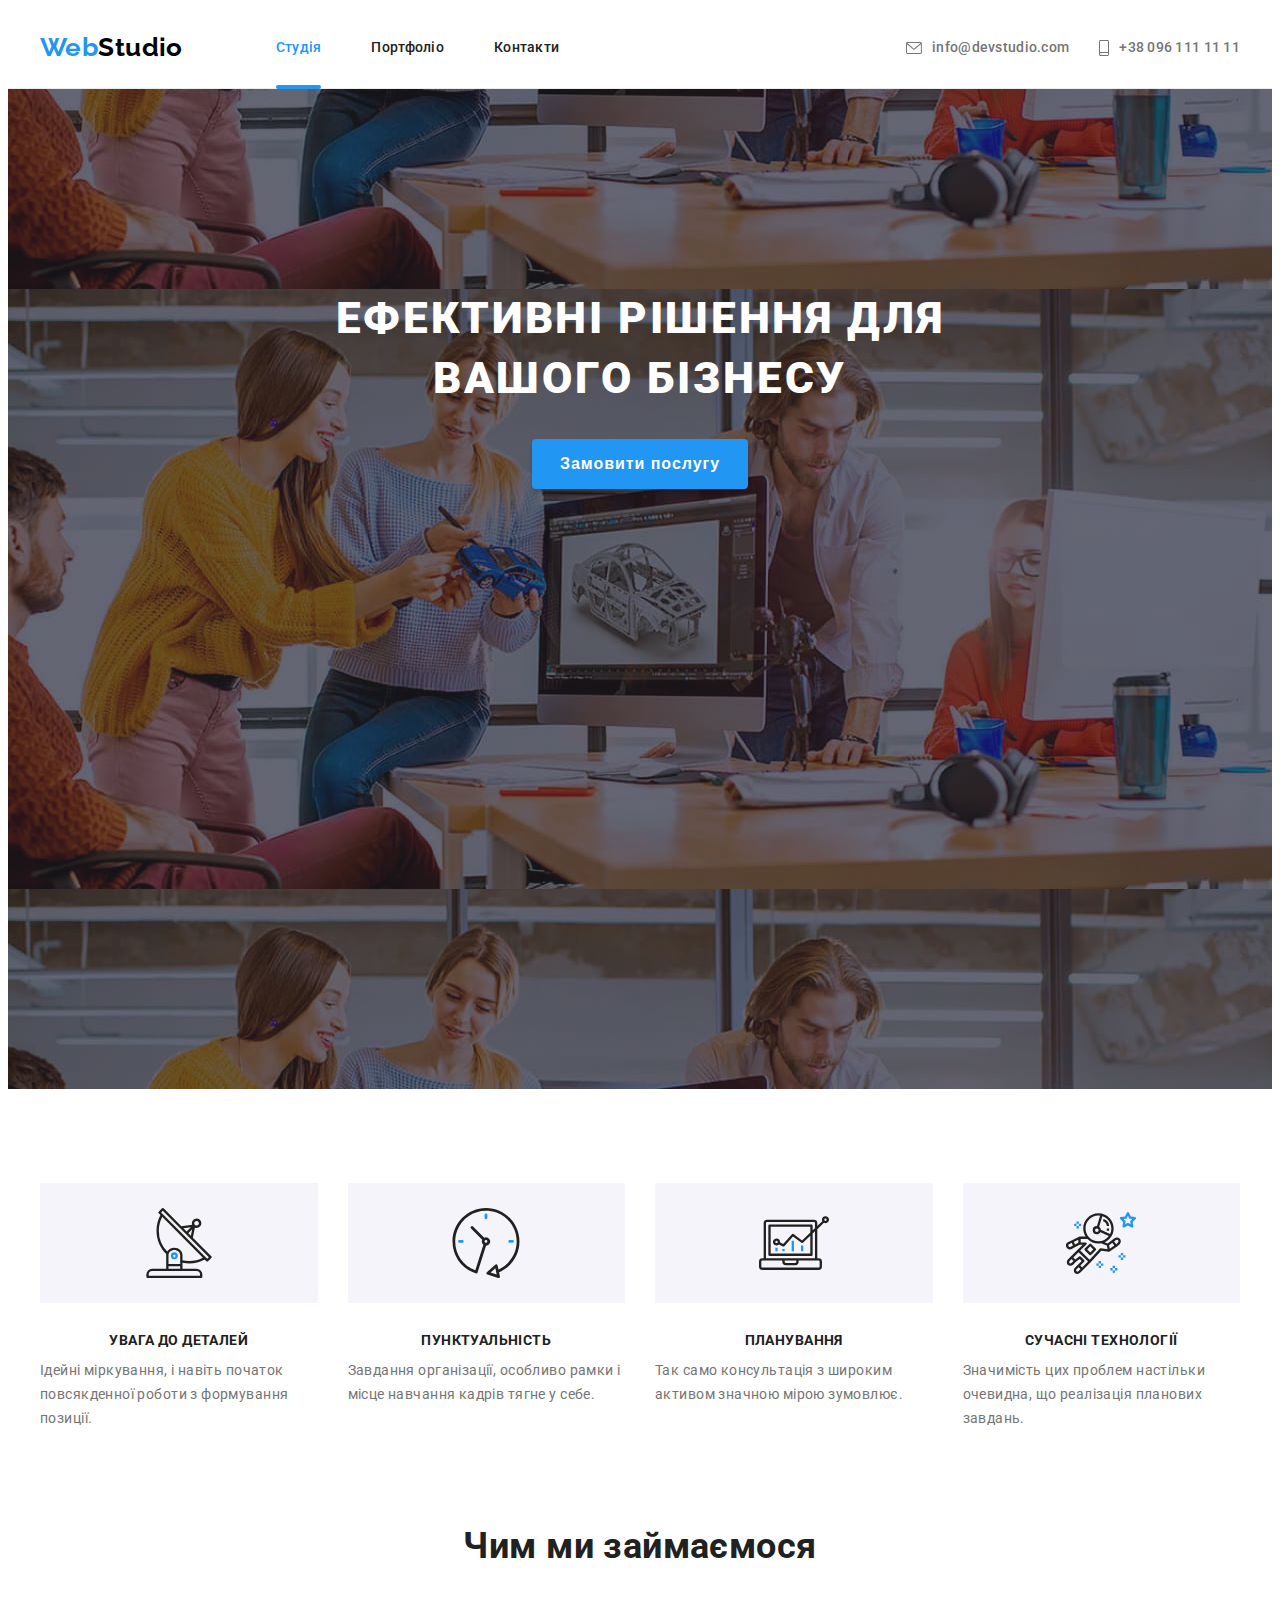
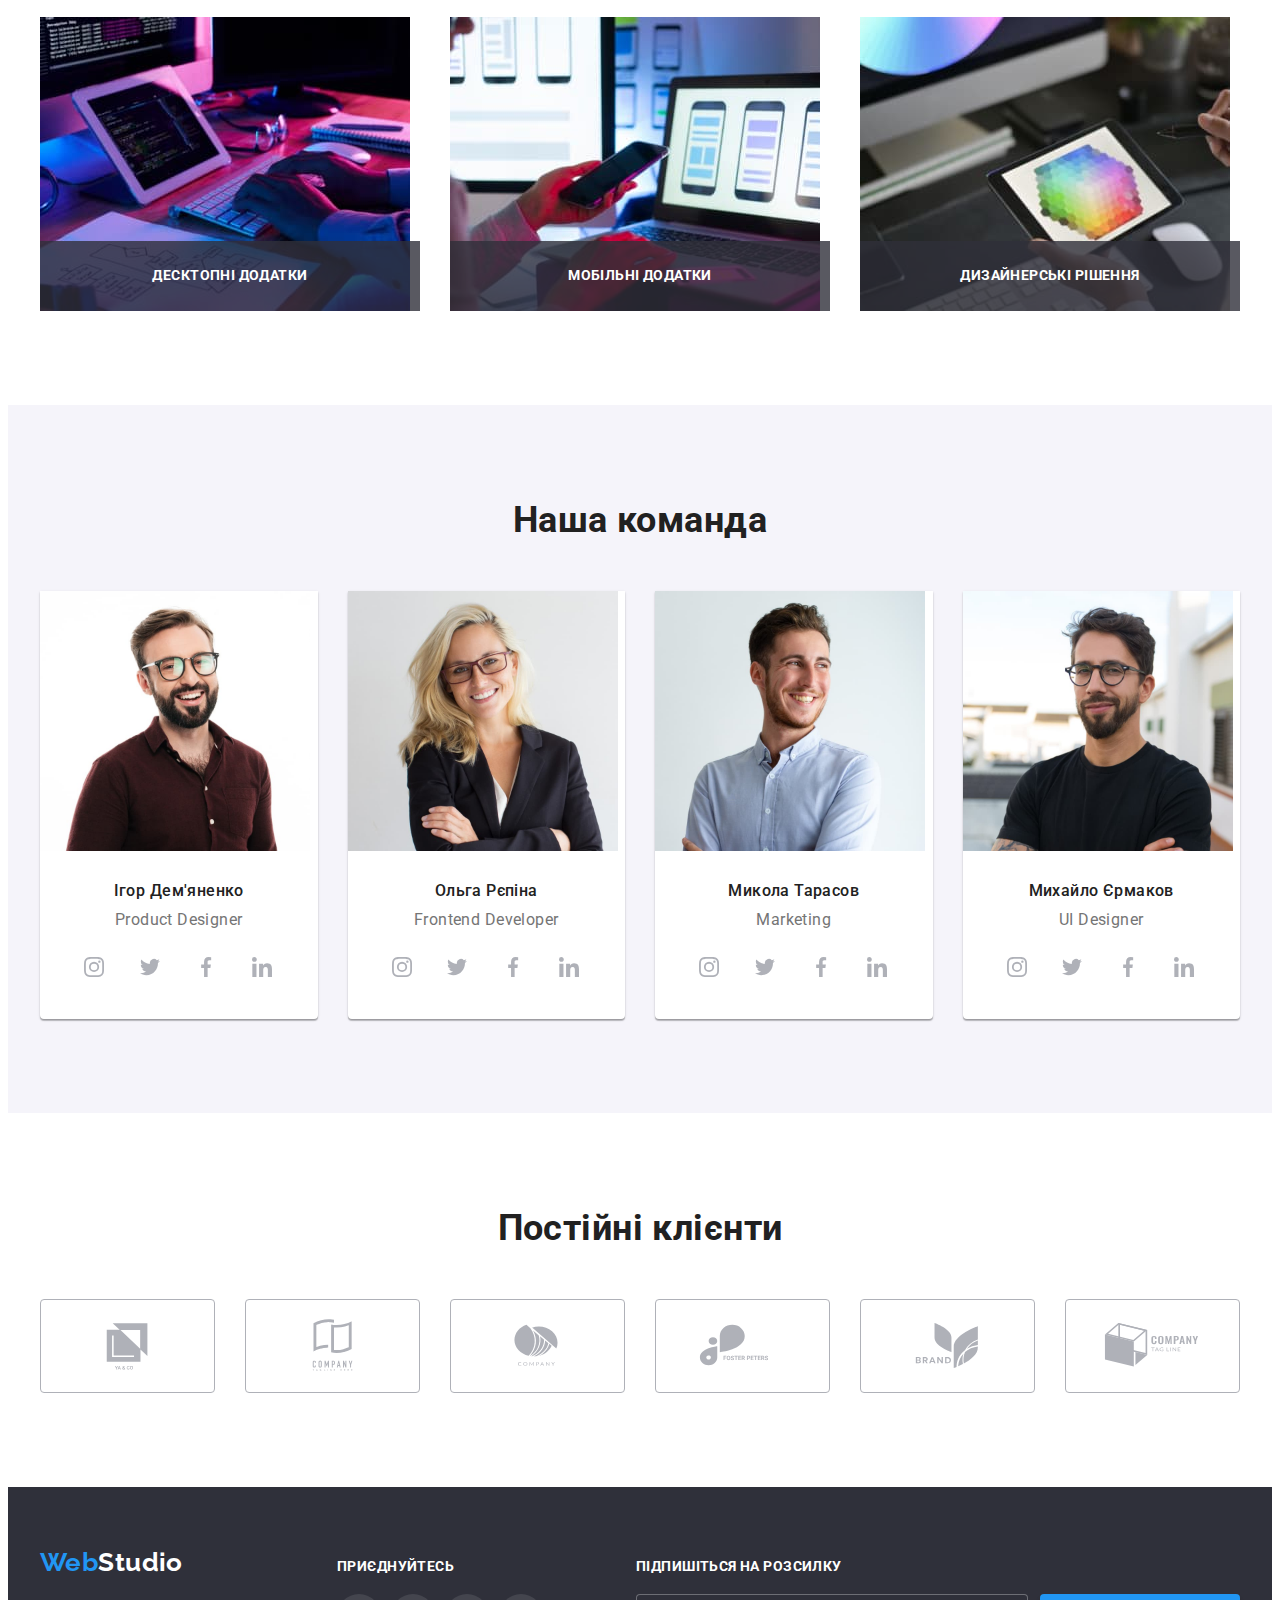
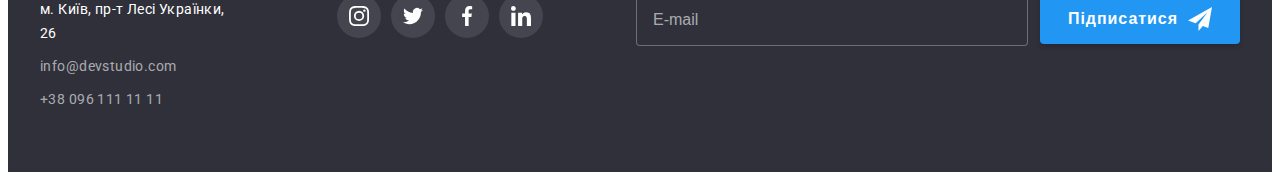
==== index.html @ 3e754201 "clone" ====
<!DOCTYPE html>
<html lang="uk">
  <head>
    <meta charset="UTF-8" />
    <meta http-equiv="X-UA-Compatible" content="IE=edge" />
    <meta name="viewport" content="width=device-width, initial-scale=1.0" />
    <title>Студія</title>
    <link rel="preconnect" href="https://fonts.googleapis.com" />
    <link rel="preconnect" href="https://fonts.gstatic.com" crossorigin />
    <link
      href="https://fonts.googleapis.com/css2?family=Raleway:wght@700&family=Roboto:wght@400;500;700;900&display=swap"
      rel="stylesheet"
    />
    <link
      rel="stylesheet"
      href="https://cdnjs.cloudflare.com/ajax/libs/modern-normalize/1.1.0/modern-normalize.min.css"
      integrity="sha512-wpPYUAdjBVSE4KJnH1VR1HeZfpl1ub8YT/NKx4PuQ5NmX2tKuGu6U/JRp5y+Y8XG2tV+wKQpNHVUX03MfMFn9Q=="
      crossorigin="anonymous"
      referrerpolicy="no-referrer"
    />
    <link rel="stylesheet" href="./css/main.min.css" />
  </head>

  <body class="page">
    <!-- Header -->
    <header class="header">
      <div class="container header--container">
        <a href="./index.html" class="logo-header link" lang="en"
          ><span class="logo-header__accent">Web</span>Studio</a>

        <nav class="nav">
          <ul class="site-nav list">
            <li class="site-nav__item">
              <a href="./index.html" class="site-nav__link site-nav__link--current link">Студія</a>
            </li>
            <li class="site-nav__item">
              <a href="./portfolio.html" class="site-nav__link link">Портфоліо</a>
            </li>
            <li class="site-nav__item">
              <a href="#" class="site-nav__link link">Контакти</a>
            </li>
          </ul>
        </nav>

        <ul class="auth-nav list">
          <li class="auth-nav__item">
            <a href="mailto:info@devstudio.com" class="auth-nav__link link">
              <svg class="auth-nav__icon" width="16" height="12">
                <use href="./images/icons.svg#icon-mail"></use>
              </svg>

              info@devstudio.com
            </a>
          </li>

          <li class="auth-nav__item">
            <a href="tel:+380961111111" class="auth-nav__link link">
              <svg class="auth-nav__icon" width="10" height="16">
                <use href="./images/icons.svg#icon-tel"></use>
              </svg>

              +38 096 111 11 11</a
            >
          </li>
        </ul>
      </div>
    </header>

    <!-- Main part -->
    <main>
      <!-- Hero -->
      <section class="hero section">
        <div class="container hero--container">
          <h1 class="hero__title">Ефективні рішення для<br />вашого бізнесу</h1>
          <button type="button" class="button primary" data-modal-open>Замовити послугу</button>
        </div>
      </section>

      <!-- Feature -->
      <section class="feature section">
        <div class="container feature--container">
          <h2 class="feature__title  visually-hidden">Особливості</h2>
          <ul class="feature__list list">
            <li class="feature__item">
              <div class="feature__icon">
                <svg width="70" height="70">
                  <use href="./images/icons.svg#icon-antenna"></use>
                </svg>
              </div>

              <h3 class="feature__title">Увага до деталей</h3>
              <p>Ідейні міркування, і навіть початок повсякденної роботи з формування позиції.</p>
            </li>

            <li class="feature__item">
              <div class="feature__icon">
                <svg width="70" height="70">
                  <use href="./images/icons.svg#icon-clock"></use>
                </svg>
              </div>

              <h3 class="feature__title">Пунктуальність</h3>
              <p>Завдання організації, особливо рамки і місце навчання кадрів тягне у себе.</p>
            </li>

            <li class="feature__item">
              <div class="feature__icon">
                <svg width="70" height="70">
                  <use href="./images/icons.svg#icon-diagram"></use>
                </svg>
              </div>

              <h3 class="feature__title">Планування</h3>
              <p>Так само консультація з широким активом значною мірою зумовлює.</p>
            </li>

            <li class="feature__item">
              <div class="feature__icon">
                <svg width="70" height="70">
                  <use href="./images/icons.svg#icon-astronaut"></use>
                </svg>
              </div>

              <h3 class="feature__title">Сучасні технології</h3>
              <p>Значимість цих проблем настільки очевидна, що реалізація планових завдань.</p>
            </li>
          </ul>
        </div>
      </section>

      <!-- Work -->
      <section class="work section">
        <div class="container work--container">
          <h2 class="work__title">Чим ми займаємося</h2>
          <ul class="work__list list">
            <li class="work__item">
              <div class="work-thumb">
                <img
                  src="./images/what-we-do/box-one.jpg"
                  alt="десктопні додатки"
                  width="370"
                  height="294"
                />
                <p class="work-thumb__text">Десктопні додатки</p>
              </div>
            </li>
            <li class="work__item">
              <div class="work-thumb">
                <img
                  src="./images/what-we-do/box-two.jpg"
                  alt="мобільні додатки"
                  width="370"
                  height="294"
                />
                <p class="work-thumb__text">Мобільні додатки</p>
              </div>
            </li>
            <li class="work__item">
              <div class="work-thumb">
                <img
                  src="./images/what-we-do/box-three.jpg"
                  alt="дизайнерські рішення"
                  width="370"
                  height="294"
                />
                <p class="work-thumb__text">Дизайнерські рішення</p>
              </div>
            </li>
          </ul>
        </div>
      </section>

      <!-- Our team -->
      <section class="team section">
        <div class="container team--container">
          <h2 class="team__title">Наша команда</h2>
          <ul class="team__list list">
            <li class="team__item">
              <img
                class="image"
                src="./images/team/team-card-one.jpg"
                alt="перший член команди Ігор Дем'яненко"
                width="270"
                height="260"
              />
              <div class="team__card">
                <h3 class="team__card-title">Ігор Дем'яненко</h3>
                <p class="team__card-text" lang="en">Product Designer</p>

                <ul class="team-social list">
                  <li class="team-social__item">
                    <a href="" target="_blank" rel="noopener noreferrer" class="team-social__link link">
                      <svg width="20" height="20" class="team-social__icon">
                        <use href="./images/icons.svg#icon-instagram"></use>
                      </svg>
                    </a>
                  </li>
                  <li class="team-social__item">
                    <a href="" target="_blank" rel="noopener noreferrer" class="team-social__link link">
                      <svg width="20" height="20" class="team-social__icon">
                        <use href="./images/icons.svg#icon-twitter"></use>
                      </svg>
                    </a>
                  </li>
                  <li class="team-social__item">
                    <a href="" target="_blank" rel="noopener noreferrer" class="team-social__link link">
                      <svg width="20" height="20" class="team-social__icon">
                        <use href="./images/icons.svg#icon-facebook"></use>
                      </svg>
                    </a>
                  </li>
                  <li class="team-social__item">
                    <a href="" target="_blank" rel="noopener noreferrer" class="team-social__link link">
                      <svg width="20" height="20" class="team-social__icon">
                        <use href="./images/icons.svg#icon-linkedin"></use>
                      </svg>
                    </a>
                  </li>
                </ul>
              </div>
            </li>

            <li class="team__item">
              <img
                class="image"
                src="./images/team/team-card-two.jpg"
                alt="другий член команди Ольга Рєпіна"
                width="270"
                height="260"
              />
              <div class="team__card">
                <h3 class="team__card-title">Ольга Рєпіна</h3>
                <p class="team__card-text" lang="en">Frontend Developer</p>

                <ul class="team-social list">
                  <li class="team-social__item">
                    <a href="" target="_blank" rel="noopener noreferrer" class="team-social__link link">
                      <svg width="20" height="20" class="team-social__icon">
                        <use href="./images/icons.svg#icon-instagram"></use>
                      </svg>
                    </a>
                  </li>
                  <li class="team-social__item">
                    <a href="" target="_blank" rel="noopener noreferrer" class="team-social__link link">
                      <svg width="20" height="20" class="team-social__icon">
                        <use href="./images/icons.svg#icon-twitter"></use>
                      </svg>
                    </a>
                  </li>
                  <li class="team-social__item">
                    <a href="" target="_blank" rel="noopener noreferrer" class="team-social__link link">
                      <svg width="20" height="20" class="team-social__icon">
                        <use href="./images/icons.svg#icon-facebook"></use>
                      </svg>
                    </a>
                  </li>
                  <li class="team-social__item">
                    <a href="" target="_blank" rel="noopener noreferrer" class="team-social__link link">
                      <svg width="20" height="20" class="team-social__icon">
                        <use href="./images/icons.svg#icon-linkedin"></use>
                      </svg>
                    </a>
                  </li>
                </ul>
              </div>
            </li>

            <li class="team__item">
              <img
                class="image"
                src="./images/team/team-card-three.jpg"
                alt="третій член команди Микола Тарасов"
                width="270"
                height="260"
              />
              <div class="team__card">
                <h3 class="team__card-title">Микола Тарасов</h3>
                <p class="team__card-text" lang="en">Marketing</p>

                <ul class="team-social list">
                  <li class="team-social__item">
                    <a href="" target="_blank" rel="noopener noreferrer" class="team-social__link link">
                      <svg width="20" height="20" class="team-social__icon">
                        <use href="./images/icons.svg#icon-instagram"></use>
                      </svg>
                    </a>
                  </li>
                  <li class="team-social__item">
                    <a href="" target="_blank" rel="noopener noreferrer" class="team-social__link link">
                      <svg width="20" height="20" class="team-social__icon">
                        <use href="./images/icons.svg#icon-twitter"></use>
                      </svg>
                    </a>
                  </li>
                  <li class="team-social__item">
                    <a href="" target="_blank" rel="noopener noreferrer" class="team-social__link link">
                      <svg width="20" height="20" class="team-social__icon">
                        <use href="./images/icons.svg#icon-facebook"></use>
                      </svg>
                    </a>
                  </li>
                  <li class="team-social__item">
                    <a href="" target="_blank" rel="noopener noreferrer" class="team-social__link link">
                      <svg width="20" height="20" class="team-social__icon">
                        <use href="./images/icons.svg#icon-linkedin"></use>
                      </svg>
                    </a>
                  </li>
                </ul>
              </div>
            </li>
            <li class="team__item">
              <img
                class="image"
                src="./images/team/team-card-four.jpg"
                alt="четвертий член команди Михайло Єрмаков"
                width="270"
                height="260"
              />
              <div class="team__card">
                <h3 class="team__card-title">Михайло Єрмаков</h3>
                <p class="team__card-text" lang="en">UI Designer</p>

                <ul class="team-social list">
                  <li class="team-social__item">
                    <a href="" target="_blank" rel="noopener noreferrer" class="team-social__link link">
                      <svg width="20" height="20" class="team-social__icon">
                        <use href="./images/icons.svg#icon-instagram"></use>
                      </svg>
                    </a>
                  </li>
                  <li class="team-social__item">
                    <a href="" target="_blank" rel="noopener noreferrer" class="team-social__link link">
                      <svg width="20" height="20" class="team-social__icon">
                        <use href="./images/icons.svg#icon-twitter"></use>
                      </svg>
                    </a>
                  </li>
                  <li class="team-social__item">
                    <a href="" target="_blank" rel="noopener noreferrer" class="team-social__link link">
                      <svg width="20" height="20" class="team-social__icon">
                        <use href="./images/icons.svg#icon-facebook"></use>
                      </svg>
                    </a>
                  </li>
                  <li class="team-social__item">
                    <a href="" target="_blank" rel="noopener noreferrer" class="team-social__link link">
                      <svg width="20" height="20" class="team-social__icon">
                        <use href="./images/icons.svg#icon-linkedin"></use>
                      </svg>
                    </a>
                  </li>
                </ul>
              </div>
            </li>
          </ul>
        </div>
      </section>

      <!-- Clients -->

      <section class="section">
        <div class="container">
          <h2 class="section-title">Постійні клієнти</h2>
          <ul class="client-list list">
            <li class="client-item">
              <a href="#" target="_blank" rel="noopener noreferrer" class="client-link link">
                <svg width="106" height="60" class="client-icon">
                  <use href="./images/icons.svg#icon-company-one"></use>
                </svg>
              </a>
            </li>
            <li class="client-item">
              <a href="#" target="_blank" rel="noopener noreferrer" class="client-link link">
                <svg width="106" height="60" class="client-icon">
                  <use href="./images/icons.svg#icon-company-two"></use>
                </svg>
              </a>
            </li>
            <li class="client-item">
              <a href="#" target="_blank" rel="noopener noreferrer" class="client-link link">
                <svg width="106" height="60" class="client-icon">
                  <use href="./images/icons.svg#icon-company-three"></use>
                </svg>
              </a>
            </li>
            <li class="client-item">
              <a href="#" target="_blank" rel="noopener noreferrer" class="client-link link">
                <svg width="106" height="60" class="client-icon">
                  <use href="./images/icons.svg#icon-company-four"></use>
                </svg>
              </a>
            </li>
            <li class="client-item">
              <a href="#" target="_blank" rel="noopener noreferrer" class="client-link link">
                <svg width="106" height="60" class="client-icon">
                  <use href="./images/icons.svg#icon-company-five"></use>
                </svg>
              </a>
            </li>
            <li class="client-item">
              <a href="#" target="_blank" rel="noopener noreferrer" class="client-link link">
                <svg width="106" height="60" class="client-icon">
                  <use href="./images/icons.svg#icon-company-six"></use>
                </svg>
              </a>
            </li>
          </ul>
        </div>
      </section>
    </main>

    <!-- Footer -->
    <footer class="page-footer">
      <div class="footer container">
        <div class="section-adress">
          <a href="./index.html" class="logo-footer link" lang="en"
            ><span class="accent">Web</span>Studio</a
          >

          <address>
            <ul class="adress-list list">
              <li class="adress-item">
                <a
                  href="https://goo.gl/maps/Ga38fahrQ6ZwUitU9"
                  target="_blank"
                  rel="noopener noreferrer"
                  class="adress-map link"
                  >м. Київ, пр-т Лесі Українки, 26</a
                >
              </li>

              <li class="adress-item">
                <a href="mailto:info@devstudio.com" class="auth-mail link">info@devstudio.com</a>
              </li>

              <li class="adress-item">
                <a href="tel:+380961111111" class="auth-tel link">+38 096 111 11 11</a>
              </li>
            </ul>
          </address>
        </div>

        <div class="section-active">
          <span class="active-social">Приєднуйтесь</span>
          <ul class="footer-social-list list">
            <li class="footer-social-item">
              <a href="#" target="_blank" rel="noopener noreferrer" class="footer-social-link">
                <svg width="20" height="20" class="social-icon">
                  <use href="./images/icons.svg#icon-instagram"></use>
                </svg>
              </a>
            </li>

            <li class="footer-social-item">
              <a href="#" target="_blank" rel="noopener noreferrer" class="footer-social-link">
                <svg width="20" height="20" class="social-icon">
                  <use href="./images/icons.svg#icon-twitter"></use>
                </svg>
              </a>
            </li>

            <li class="footer-social-item">
              <a href="#" target="_blank" rel="noopener noreferrer" class="footer-social-link">
                <svg width="20" height="20" class="social-icon">
                  <use href="./images/icons.svg#icon-facebook"></use>
                </svg>
              </a>
            </li>

            <li class="footer-social-item">
              <a href="#" target="_blank" rel="noopener noreferrer" class="footer-social-link">
                <svg width="20" height="20" class="social-icon">
                  <use href="./images/icons.svg#icon-linkedin"></use>
                </svg>
              </a>
            </li>
          </ul>
        </div>

        <div class="push">
          <span class="push-mail">Підпишіться на розсилку</span>
          <form class="footer-form js-speaker-form">
            <label class="footer-label">
              <input type="email" name="email" class="footer-input" placeholder="E-mail" />
            </label>
            <button type="submit" class="button primary push">
              Підписатися
              <svg width="24" height="24" class="push-icon">
                <use href="./images/icons.svg#icon-send"></use>
              </svg>
            </button>
          </form>
        </div>
      </div>
    </footer>

    <div class="backdrop is-hidden" data-modal>
      <div class="modal">
        <button type="button" class="modal-button" data-modal-close>
          <svg class="modal-icon-close" width="18" height="18">
            <use href="./images/icons.svg#icon-btn-close"></use>
          </svg>
        </button>

          <b class="modal-text">Залиште свої дані, ми вам передзвонимо</b>
          <form class="modal-form js-speaker-form">
            <label class="modal-field">
              <span class="modal-label">Ім'я</span>
              <input type="text" name="user_name" class="modal-input" />
              <svg class="modal-icon" width="18" height="18">
                <use href="./images/icons.svg#icon-person-black"></use>
              </svg>
            </label>

            <label class="modal-field">
              <span class="modal-label">Телефон</span>
              <input type="tel" name="phone_number" class="modal-input" />
              <svg class="modal-icon" width="18" height="18">
                <use href="./images/icons.svg#icon-phone-black"></use>
              </svg>
            </label>

            <label class="modal-field">
              <span class="modal-label">Пошта</span>
              <input type="email" name="email" class="modal-input" />
              <svg class="modal-icon" width="18" height="18">
                <use href="./images/icons.svg#icon-email-black"></use>
              </svg>
            </label>

            <label class="modal-field">
              <span class="modal-label">Коментар</span>
              <textarea class="modal-comment" name="comment" placeholder="Введіть текст"></textarea>
            </label>

            <label class="checkbox-field">
              <input class="checkbox" type="checkbox" name="agreement" />
              <svg class="checkbox-icon" width="16" height="15">
                <use href="./images/icons.svg#icon-full-check"></use>
              </svg>
              <span class="checkbox-label">Погоджуюся з розсилкою та приймаю</span>
              <a class="checkbox-link" href="#">Умови договору</a>
            </label>
            <button type="submit" class="button primary push">Відправити</button>
          </form>
      </div>
    </div>

    <script src="./js/modal.js"></script>

    <script>
      (() => {
        document.querySelector('.js-speaker-form').addEventListener('submit', e => {
          e.preventDefault();

          new FormData(e.currentTarget).forEach((value, name) => console.log(`${name}: ${value}`));

          e.currentTarget.reset();
        });
      })();
    </script>
  </body>
</html>
---- css/main.min.css ----
:root{--primary-text-color: #757575;--title-text-color: #212121;--accent-color: #2196f3;--white-color: #ffffff;--background-grey-color: #f5f4fa;--footer-background-color: #2f303a;--black-color: #000000;--black-opacity-color: rgba(255, 255, 255, 0.6);--modal-comment-placeholder: rgba(117, 117, 117, 0.5);--background-active-button: #188ce8;--background-footer-icon: rgba(255, 255, 255, 0.1);--background-item-work: rgba(47, 48, 58, 0.8);--background-hero: #c4c4c4;--background-item-projects: rgba(33, 150, 243, 0.9);--background-backdrop: rgba(0, 0, 0, 0.2);--projects-border-color: #eeeeee;--client-icon-color: #afb1b8;--border-color-btn-modal: rgba(0, 0, 0, 0.1);--border-color-btn-push-mail: rgba(255, 255, 255, 0.3);--border-modal-input: rgba(33, 33, 33, 0.2);--button-shadow: 0px 4px 4px rgba(0, 0, 0, 0.15);--team-card-shadow: 0px 1px 3px rgba(0, 0, 0, 0.12), 0px 1px 1px rgba(0, 0, 0, 0.14), 0px 2px 1px rgba(0, 0, 0, 0.2);--project-card-shadow: 0px 1px 1px rgba(0, 0, 0, 0.12), 0px 4px 4px rgba(0, 0, 0, 0.06), 1px 4px 6px rgba(0, 0, 0, 0.16);--filtr-card-shadow: 0px 3px 1px rgba(0, 0, 0, 0.1), 0px 1px 2px rgba(0, 0, 0, 0.08), 0px 2px 2px rgba(0, 0, 0, 0.12);--modal-shadow: 0px 1px 3px rgba(0, 0, 0, 0.12), 0px 1px 1px rgba(0, 0, 0, 0.14), 0px 2px 1px rgba(0, 0, 0, 0.2);--list-gap: 30px;--social-gap: 10px;--filtr-gap: 8px;--timing-function: cubic-bezier(0.4, 0, 0.2, 1)}.button.secondary,.button.primary{border-radius:4px;color:var(--title-text-color);background-color:var(--white-color);text-align:center;border:none}.section-title,.team__title,.work__title,.feature__title{margin-bottom:50px;color:var(--title-text-color);font-size:36px;line-height:1.17;text-align:center}.container{margin-left:auto;margin-right:auto;padding-left:15px;padding-right:15px;width:1200px}.section{padding-top:94px;padding-bottom:94px}.link{text-decoration:none;text-transform:none}.list{margin:0;padding:0;list-style:none}.button{border-radius:4px;color:var(--title-text-color);background-color:var(--white-color);text-align:center;border:none}.section-title{margin-bottom:50px;color:var(--title-text-color);font-size:36px;line-height:1.17;text-align:center}body{background-color:var(--white-color);color:var(--primary-text-color);font-family:"Roboto",sans-serif;font-size:14px;line-height:1.71;letter-spacing:.03em}h1,h2,h3,h4,h5,h6,p{margin-top:0;margin-bottom:0}img{display:block;max-width:100%;height:auto}button{cursor:pointer}.visually-hidden{position:absolute;white-space:nowrap;width:1px;height:1px;overflow:hidden;border:0;padding:0;clip:rect(0 0 0 0);-webkit-clip-path:inset(50%);clip-path:inset(50%);margin:-1px}header{border-bottom:1px solid #ececec}.header--container{display:flex;align-items:center}.logo-header{margin-right:93px;padding-top:24px;padding-bottom:25px;color:var(--black-color);font-family:"Raleway",sans-serif;font-weight:700;font-size:26px;line-height:1.19}.logo-header__accent{color:var(--accent-color)}.nav{display:flex;align-items:center}.site-nav{display:flex;gap:50px}.site-nav__link{position:relative;display:block;padding-top:32px;padding-bottom:32px;color:var(--title-text-color);font-weight:500;font-size:14px;line-height:1.14;letter-spacing:.02em;transition:color 250ms var(--timing-function)}.site-nav__link::after,.site-nav__link--current::after{position:absolute;bottom:-1px;left:0;width:100%;height:4px;content:"";background-color:var(--accent-color);border-radius:2px;transform:scaleX(0);transition:transform 250ms var(--timing-function)}.site-nav__link--current::after{transform:scaleX(1)}.site-nav__link:hover::after,.site-nav__link:focus::after{transform:scaleX(1)}.site-nav__link:hover,.site-nav__link:focus,.site-nav__link--current{color:var(--accent-color)}.auth-nav{display:flex;gap:30px;margin-left:auto}.auth-nav__link{display:flex;align-items:center;padding-top:32px;padding-bottom:32px;color:var(--primary-text-color);font-weight:500;font-size:14px;line-height:1.14;letter-spacing:.02em;transition:color 250ms var(--timing-function)}.auth-nav__link:hover,.auth-nav__link:focus{color:var(--accent-color)}.auth-nav__icon{margin-right:10px;fill:currentColor;transition:fill 250ms var(--timing-function)}.auth-nav__icon:hover,.auth-nav__icon:focus{fill:var(--accent-color)}.hero{padding-top:200px;padding-bottom:200px;margin-left:auto;margin-right:auto;height:600px;max-width:1600px;background-color:var(--background-hero);background-image:linear-gradient(to right, rgba(47, 48, 58, 0.4), rgba(47, 48, 58, 0.4)),url(../images/hero-background.jpg);background-position:center;background-color:var(--footer-background-color);text-align:center}.hero__title{margin-bottom:30px;color:var(--white-color);font-weight:900;font-size:44px;line-height:1.36;letter-spacing:.06em;text-transform:uppercase}.feature{padding-bottom:0}.feature__list{display:flex;gap:var(--list-gap)}.feature__item{flex-basis:calc((100% - 3*var(--list-gap))/4)}.feature__icon{display:flex;justify-content:center;align-items:center;margin-bottom:30px;height:120px;background-color:var(--background-grey-color)}.feature__title{margin-bottom:10px;color:var(--title-text-color);font-size:14px;line-height:1.14;text-transform:uppercase}.work__list{display:flex;gap:var(--list-gap)}.work__item{flex-basis:calc((100% - 2*var(--list-gap))/3)}.work-thumb{position:relative}.work-thumb__text{position:absolute;width:100%;bottom:0;right:0;padding-top:27px;padding-bottom:27px;font-weight:700;line-height:1.14;text-align:center;text-transform:uppercase;color:var(--white-color);background-color:var(--background-item-work)}.team{background-color:var(--background-grey-color)}.team__list{display:flex;gap:var(--list-gap)}.team__item{flex-basis:calc((100% - 3*var(--list-gap))/4);background-color:var(--white-color);box-shadow:var(--team-card-shadow);border-radius:0px 0px 4px 4px}.team__card{padding:30px 32px;text-align:center}.team__card-title{margin-bottom:10px;color:var(--title-text-color);font-weight:500;font-size:16px;line-height:1.19}.team__card-text{margin-bottom:16px;font-size:16px;line-height:1.19}.team-social{display:flex;gap:var(--social-gap);justify-content:center}.team-social__item{flex-basis:calc((100% - 3*var(--social-gap))/4)}.team-social__link{display:flex;justify-content:center;align-items:center;width:44px;height:44px;color:var(--client-icon-color);background-color:var(--white-color);border-radius:50%;transition:background-color 250ms var(--timing-function)}.team-social__link svg{transition:fill 250ms var(--timing-function)}.team-social__link:hover,.team-social__link:focus{background-color:var(--background-active-button)}.team-social__link:hover svg,.team-social__link:focus svg{fill:var(--white-color)}.team-social__icon{fill:currentColor}.client-list{display:flex;justify-content:center;gap:var(--list-gap)}.client-item{flex-basis:calc((100% - 5*var(--list-gap))/6)}.client-link{display:flex;justify-content:center;align-items:center;height:92px;border:1px solid var(--client-icon-color);border-radius:4px;color:var(--client-icon-color);transition:border 250ms var(--timing-function)}.client-link:hover,.client-link:focus{border:1px solid var(--accent-color)}.client-icon{fill:currentColor}.client-link svg{transition:color 250ms var(--timing-function)}.client-link:hover svg,.client-link:focus svg{color:var(--accent-color)}.page-footer{padding-top:60px;padding-bottom:60px;color:var(--white-color);background-color:var(--footer-background-color)}.footer{display:flex;align-items:baseline;gap:93px}.logo-footer{display:inline-block;margin-bottom:20px;color:var(--white-color);font-family:"Raleway",sans-serif;font-weight:700;font-size:26px;line-height:1.19}.accent{color:var(--accent-color)}.adress-map{color:var(--white-color);font-style:normal;transition:color 250ms var(--timing-function)}.adress-item:not(:last-child){margin-bottom:9px}.auth-mail,.auth-tel{color:var(--black-opacity-color);font-style:normal;transition:color 250ms var(--timing-function)}.adress-map:hover,.adress-map:focus,.auth-mail:hover,.auth-mail:focus,.auth-tel:hover,.auth-tel:focus{color:var(--accent-color)}.active-social{display:block;margin-bottom:20px;font-weight:700;line-height:1.1429;letter-spacing:.03em;text-transform:uppercase}.footer-social-list{display:flex;gap:var(--social-gap);justify-content:center}.footer-social-item{flex-basis:calc((100% - 3*var(--social-gap))/4)}.footer-social-link{display:flex;justify-content:center;align-items:center;width:44px;height:44px;color:var(--white-color);background-color:var(--background-footer-icon);border-radius:50%;transition:background-color 250ms var(--timing-function)}.social-icon{fill:currentColor}.footer-social-link:hover,.footer-social-link:focus{background-color:var(--background-active-button)}.push-mail{display:block;margin-bottom:20px;font-weight:700;line-height:1.1429;letter-spacing:.03em;text-transform:uppercase}.footer-form{display:flex}.footer-label{margin-right:12px}.footer-input{width:358px;padding:15px 16px;border:1px solid var(--border-color-btn-push-mail);border-radius:4px;background-color:var(--footer-background-color);transition:border-color 250ms var(--timing-function),outline 250ms var(--timing-function)}.footer-input:focus{border-color:var(--accent-color);outline:var(--accent-color)}.footer-input::-moz-placeholder{font-size:16px;line-height:1.25;color:var(--black-opacity-color)}.footer-input:-ms-input-placeholder{font-size:16px;line-height:1.25;color:var(--black-opacity-color)}.footer-input::placeholder,.footer-input{font-size:16px;line-height:1.25;color:var(--black-opacity-color)}.push-icon{margin-left:10px}.button.primary{min-width:216px;height:50px;color:var(--white-color);background-color:var(--accent-color);font-weight:700;font-size:16px;line-height:1.88;letter-spacing:.06em;box-shadow:var(--button-shadow);transition:background-color 250ms var(--timing-function),box-shadow 250ms var(--timing-function)}.button.primary:hover,.button.primary:focus{background-color:var(--background-active-button);box-shadow:var(--button-shadow)}.button.push{min-width:200px;display:flex;justify-content:center;align-items:center}.button.push:hover,.button.push:focus{background-color:var(--background-active-button);box-shadow:var(--button-shadow)}.button.secondary{padding:6px 25px;color:var(--title-text-color);background-color:var(--background-grey-color);font-weight:500;font-size:16px;line-height:1.63;letter-spacing:.03em;transition:color 250ms var(--timing-function),background-color 250ms var(--timing-function),box-shadow 250ms var(--timing-function)}.button.secondary:hover,.button.secondary:focus{color:var(--white-color);background-color:var(--accent-color);box-shadow:var(--filtr-card-shadow)}.backdrop{position:fixed;top:0;left:0;width:100%;height:100%;background-color:var(--background-backdrop);opacity:1;transition:opacity 250ms var(--timing-function),visibility 250ms var(--timing-function)}.backdrop.is-hidden{opacity:0;visibility:hidden;pointer-events:none}.modal{position:absolute;top:50%;left:50%;transform:translate(-50%, -50%) scale(1);min-width:528px;min-height:581px;padding:40px;background-color:var(--white-color);box-shadow:var(--modal-shadow);border-radius:4px;opacity:1;transition:transform 250ms var(--timing-function),opacity 250ms var(--timing-function)}.backdrop.is-hidden .modal{transform:translate(-50%, -50%) scale(0);opacity:0}.modal-button{position:absolute;top:8px;right:8px;display:flex;justify-content:center;align-items:center;width:30px;height:30px;background-color:var(--white-color);border:1px solid var(--border-color-btn-modal);border-radius:50%;transition:color 250ms var(--timing-function)}.modal-button:hover,.modal-button:focus{color:var(--accent-color)}.modal-icon-close{fill:currentColor}.modal-text{display:block;margin-bottom:12px;font-size:20px;line-height:1.15;color:var(--title-text-color);text-align:center}.modal-field{display:flex;position:relative;flex-direction:column;margin-bottom:10px;font-size:12px;line-height:1.1667;letter-spacing:.01em}.modal-field:nth-of-type(4n){margin-bottom:20px}.modal-field:focus-within>.modal-icon{fill:var(--accent-color)}.modal-label{margin-bottom:4px}.modal-input{padding:11px 40px;border:1px solid var(--border-modal-input);border-radius:4px;transition:border-color 250ms var(--timing-function),outline 250ms var(--timing-function)}.modal-input:focus{border-color:var(--accent-color);outline:var(--accent-color)}.modal-icon{position:absolute;top:50%;left:12px;fill:var(--title-text-color);transition:fill 250ms var(--timing-function)}.modal-comment{margin-top:4px;width:448px;height:120px;resize:none;border:1px solid var(--border-modal-input);border-radius:4px;padding:12px 16px;transition:border-color 250ms var(--timing-function),outline 250ms var(--timing-function)}.modal-comment::-moz-placeholder{font-size:12px;line-height:14px;letter-spacing:.01em;color:var(--modal-comment-placeholder)}.modal-comment:-ms-input-placeholder{font-size:12px;line-height:14px;letter-spacing:.01em;color:var(--modal-comment-placeholder)}.modal-comment::placeholder{font-size:12px;line-height:14px;letter-spacing:.01em;color:var(--modal-comment-placeholder)}.modal-comment:focus{border-color:var(--accent-color);outline:var(--accent-color)}.checkbox-field{display:flex;align-items:center;padding-left:11px;margin-bottom:30px}.checkbox{-webkit-appearance:none;-moz-appearance:none;appearance:none;position:absolute}.checkbox:checked+.checkbox-icon{background-color:var(--accent-color);border-color:rgba(0,0,0,0)}.checkbox:focus+.checkbox-icon{box-shadow:var(--button-shadow)}.checkbox-icon{display:inline-block;width:16px;height:15px;border:2px solid var(--title-text-color);border-radius:2px;cursor:pointer}.checkbox-label{margin-left:8px;margin-right:8px}.checkbox-link{position:relative;display:block;color:var(--accent-color);text-decoration:none}.checkbox-link::after{position:absolute;bottom:3px;left:0;content:"";width:100%;height:1px;background-color:var(--accent-color)}.modal-form .button{margin:0 auto}.filtr-list{display:flex;gap:8px;justify-content:center;margin-bottom:50px}.section .projects{padding-top:0}.projects-list{display:flex;flex-wrap:wrap;gap:var(--list-gap)}.projects-item{flex-basis:calc((100% - 2*var(--list-gap))/3)}.projects-link{display:block;transition:box-shadow 250ms var(--timing-function)}.projects-link:hover,.projects-link:focus{box-shadow:var(--project-card-shadow)}.projects-thumb{position:relative;overflow:hidden}.projects-overlay-text{position:absolute;top:0;width:100%;height:100%;display:flex;align-items:center;padding-left:24px;padding-right:24px;font-size:18px;line-height:1.55;color:var(--white-color);background-color:var(--background-item-projects);overflow:auto;transform:translateY(100%);transition:transform 250ms var(--timing-function)}.projects-link:hover .projects-overlay-text,.projects-link:focus .projects-overlay-text{transform:translateY(0)}.projects-name{padding:20px 24px;border:1px solid var(--projects-border-color);border-top:none}.projects-title{margin-bottom:4px;color:var(--title-text-color);font-size:18px;line-height:2;letter-spacing:.06em}.projects-text{color:var(--primary-text-color);font-size:16px;line-height:1.88}/*# sourceMappingURL=main.min.css.map */
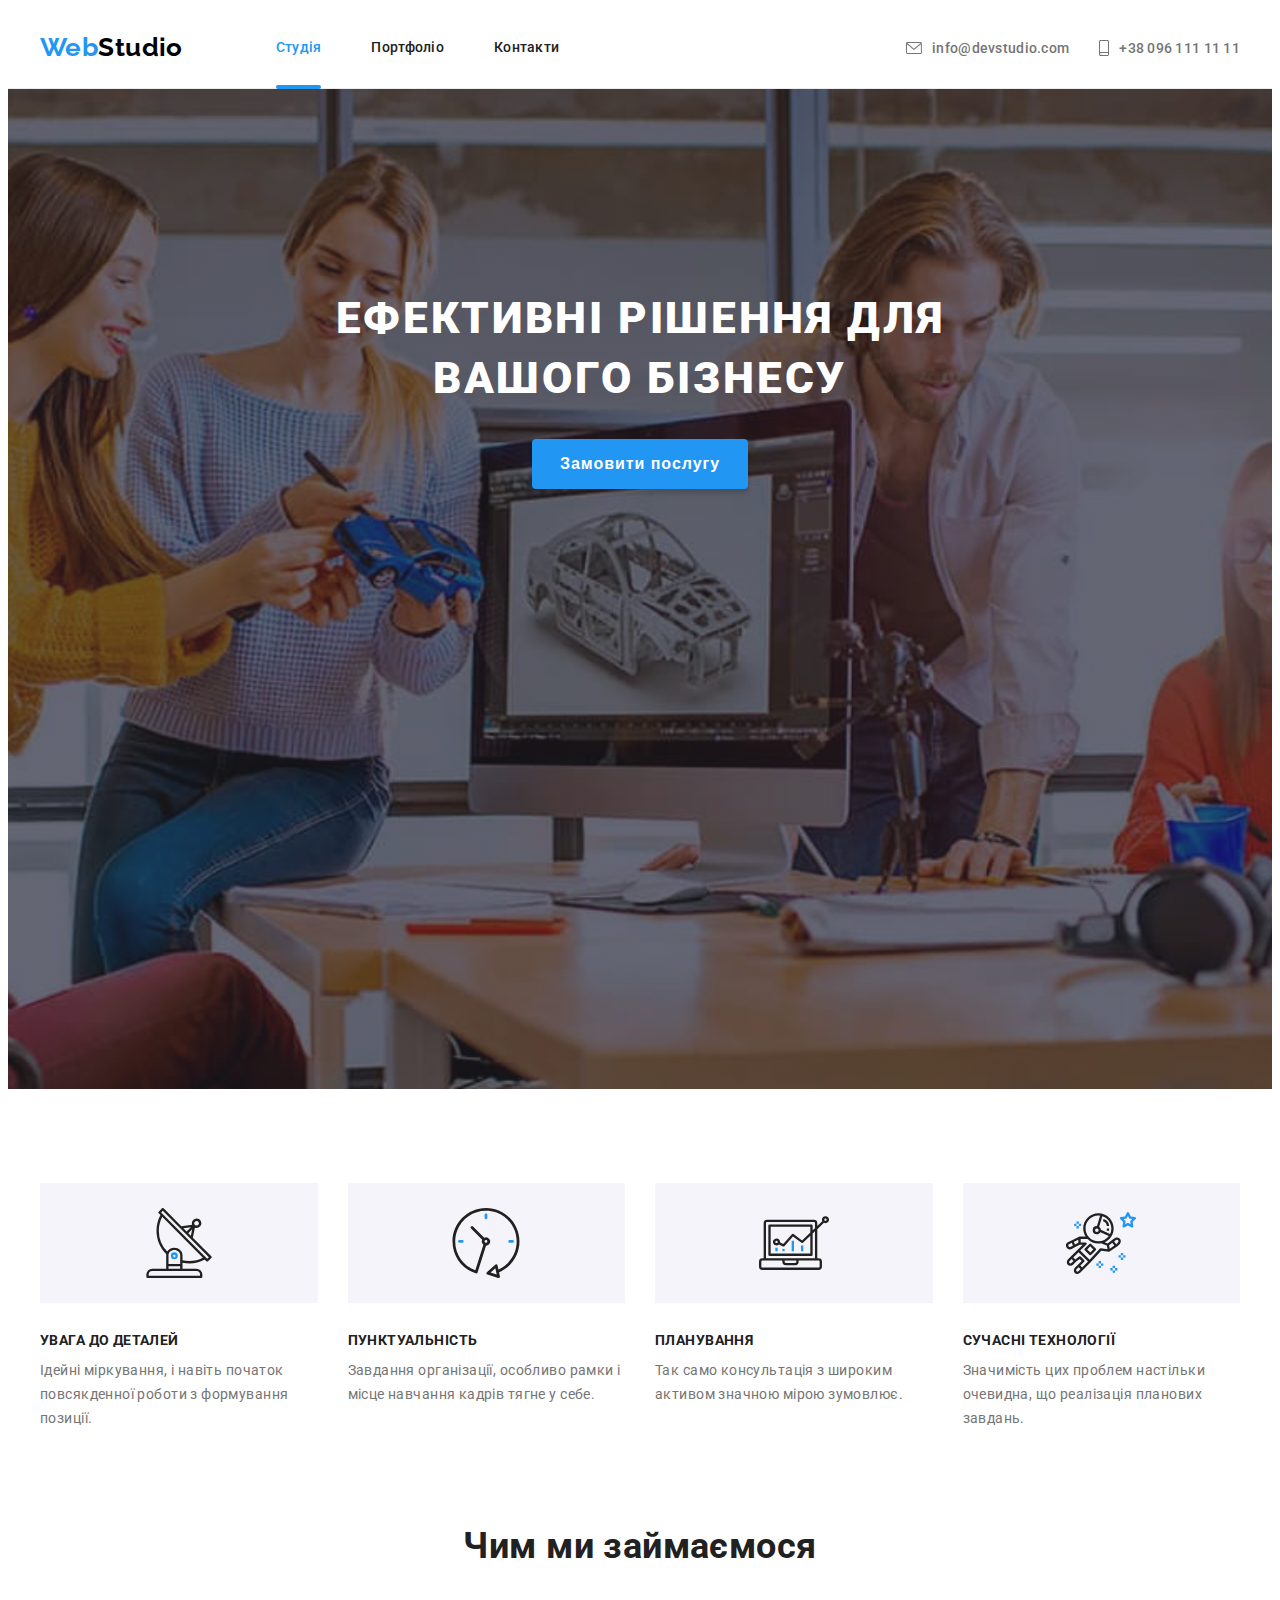
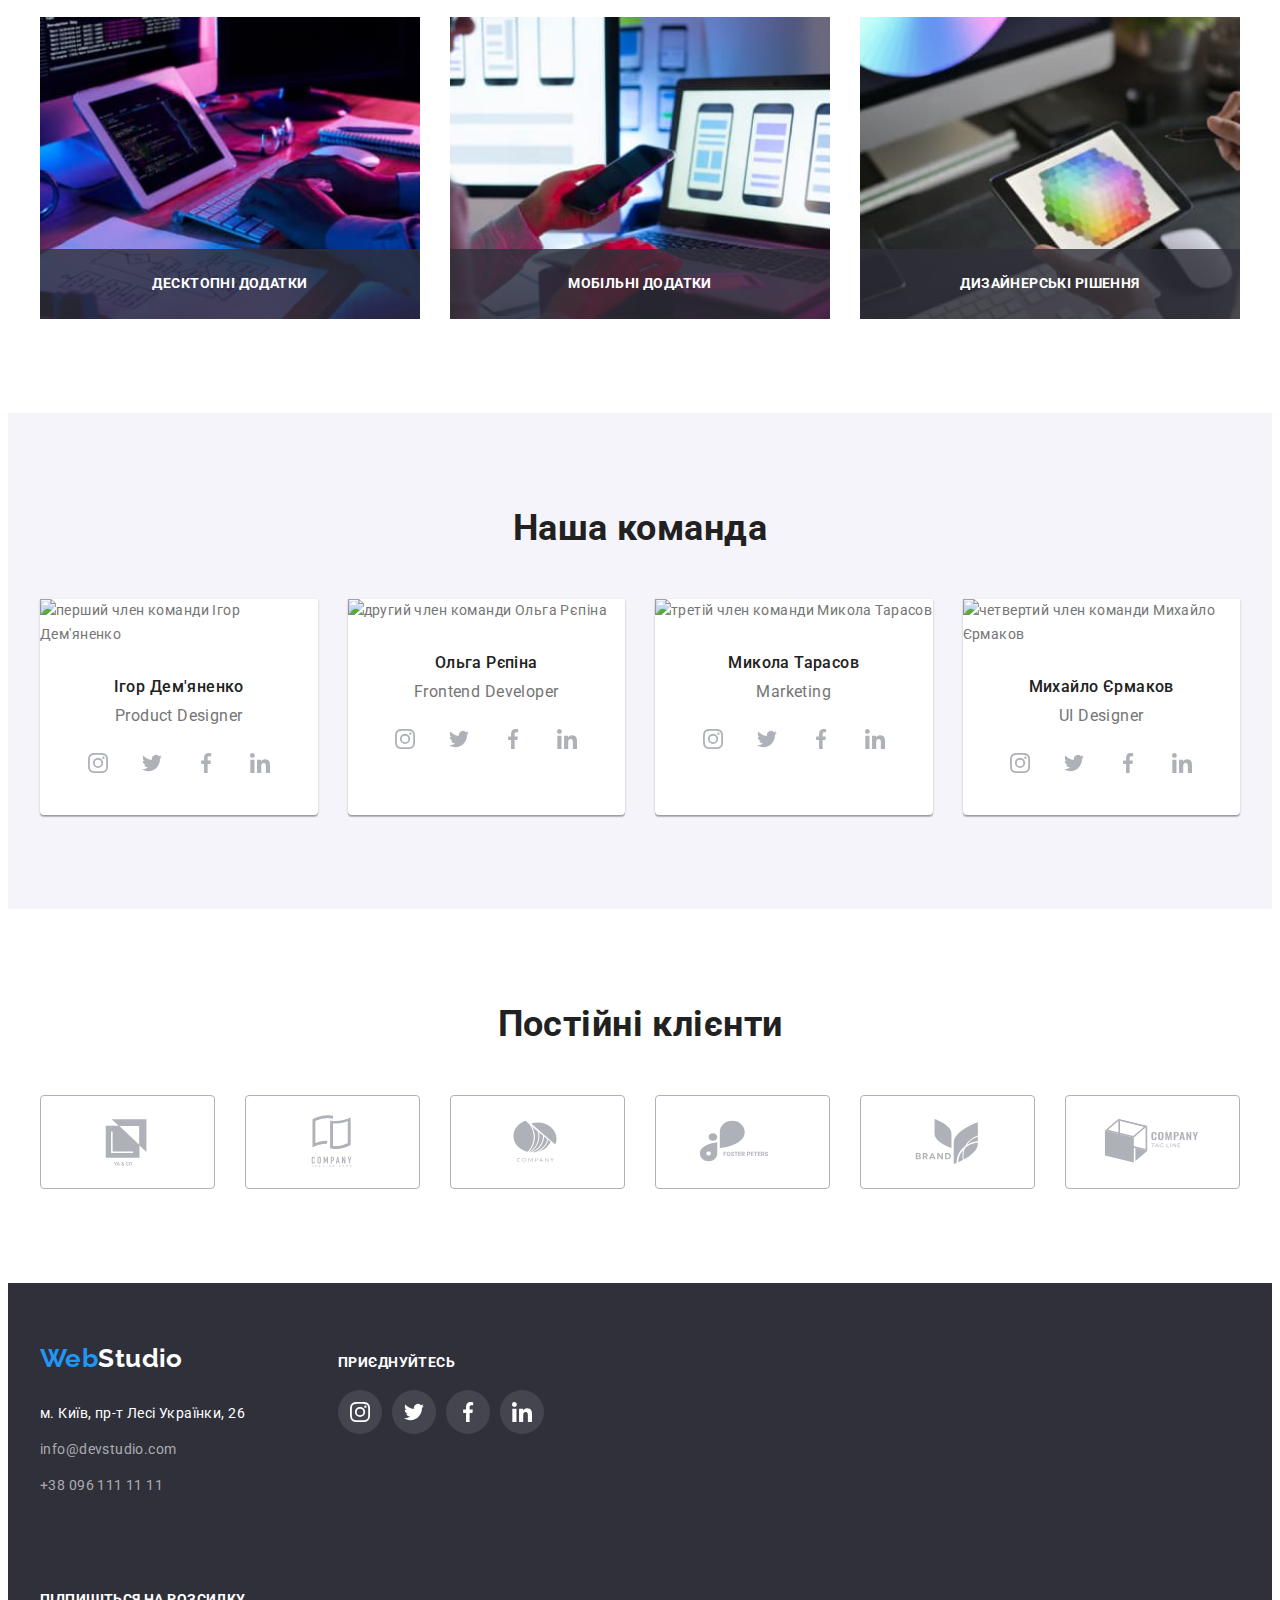
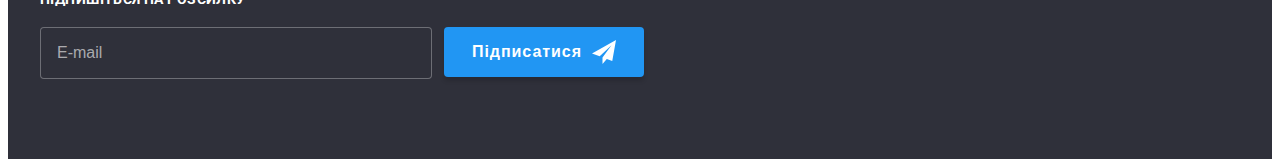
==== commit 3263ad73: "navigate contacts" ====
--- a/index.html
+++ b/index.html
@@ -26,7 +26,8 @@
     <header class="header">
       <div class="container header--container">
         <a href="./index.html" class="logo-header link" lang="en"
-          ><span class="logo-header__accent">Web</span>Studio</a>
+          ><span class="logo-header__accent">Web</span>Studio</a
+        >
 
         <nav class="nav">
           <ul class="site-nav list">
@@ -37,7 +38,7 @@
               <a href="./portfolio.html" class="site-nav__link link">Портфоліо</a>
             </li>
             <li class="site-nav__item">
-              <a href="#" class="site-nav__link link">Контакти</a>
+              <a href="#contacts" class="site-nav__link link">Контакти</a>
             </li>
           </ul>
         </nav>
@@ -52,7 +53,6 @@
               info@devstudio.com
             </a>
           </li>
-
           <li class="auth-nav__item">
             <a href="tel:+380961111111" class="auth-nav__link link">
               <svg class="auth-nav__icon" width="10" height="16">
@@ -62,6 +62,50 @@
               +38 096 111 11 11</a
             >
           </li>
+        </ul>
+        <button type="button" class="button menu-open" data-menu-open>
+          <svg width="40" height="40" class="menu-open__icon">
+            <use href="./images/icons.svg#icon-menu-open"></use>
+          </svg>
+        </button>
+      </div>
+
+      <div class="mob-menu is-hidden" data-menu>
+        <button type="button" class="button menu-close" data-menu-close>
+          <svg width="40" height="40" class="menu-close__icon">
+            <use href="./images/icons.svg#icon-menu-close"></use>
+          </svg>
+        </button>
+        <nav class="nav-menu">
+          <ul class="site-menu list">
+            <li class="site-menu__item">
+              <a href="./index.html" class="site-menu__link site-menu__link--current link"
+                >Студія</a
+              >
+            </li>
+            <li class="site-menu__item">
+              <a href="./portfolio.html" class="site-menu__link link">Портфоліо</a>
+            </li>
+            <li class="site-menu__item">
+              <a href="#contacts" class="site-menu__link link">Контакти</a>
+            </li>
+          </ul>
+        </nav>
+        <ul class="auth-menu list">
+          <li class="auth-menu__item">
+            <a href="tel:+380961111111" class="auth-menu__link link tel"> +38 096 111 11 11</a>
+          </li>
+          <li class="auth-nav__item">
+            <a href="mailto:info@devstudio.com" class="auth-menu__link link mail">
+              info@devstudio.com
+            </a>
+          </li>
+        </ul>
+        <ul class="menu-social list">
+          <li class="menu-social__item"><a href="#" class="menu-social__link link">Instagram</a></li>
+          <li class="menu-social__item"><a href="#" class="menu-social__link link">Twitter</a></li>
+          <li class="menu-social__item"><a href="#" class="menu-social__link link">Facebook</a></li>
+          <li class="menu-social__item"><a href="#" class="menu-social__link link">LinkedIn</a></li>
         </ul>
       </div>
     </header>
@@ -79,7 +123,7 @@
       <!-- Feature -->
       <section class="feature section">
         <div class="container feature--container">
-          <h2 class="feature__title  visually-hidden">Особливості</h2>
+          <h2 class="feature__title visually-hidden">Особливості</h2>
           <ul class="feature__list list">
             <li class="feature__item">
               <div class="feature__icon">
@@ -136,6 +180,7 @@
             <li class="work__item">
               <div class="work-thumb">
                 <img
+                  srcset="./images/what-we-do/box-one.jpg 1x, ./images/what-we-do/box-one-2x.jpg 2x"
                   src="./images/what-we-do/box-one.jpg"
                   alt="десктопні додатки"
                   width="370"
@@ -147,6 +192,7 @@
             <li class="work__item">
               <div class="work-thumb">
                 <img
+                  srcset="./images/what-we-do/box-two.jpg 1x, ./images/what-we-do/box-two-2x.jpg 2x"
                   src="./images/what-we-do/box-two.jpg"
                   alt="мобільні додатки"
                   width="370"
@@ -158,6 +204,10 @@
             <li class="work__item">
               <div class="work-thumb">
                 <img
+                  srcset="
+                    ./images/what-we-do/box-three.jpg    1x,
+                    ./images/what-we-do/box-three-2x.jpg 2x
+                  "
                   src="./images/what-we-do/box-three.jpg"
                   alt="дизайнерські рішення"
                   width="370"
@@ -169,6 +219,14 @@
           </ul>
         </div>
       </section>
+
+
+
+
+
+
+
+
 
       <!-- Our team -->
       <section class="team section">
@@ -176,41 +234,76 @@
           <h2 class="team__title">Наша команда</h2>
           <ul class="team__list list">
             <li class="team__item">
-              <img
-                class="image"
-                src="./images/team/team-card-one.jpg"
-                alt="перший член команди Ігор Дем'яненко"
-                width="270"
-                height="260"
-              />
+              <picture>
+                <source
+                  srcset="./images/team/team-one.jpg 1x, ./images/team/team-one-2x.jpg 2x"
+                  media="(min-width: 1200px)"
+                />
+                <source
+                  srcset="./images/team/team-one-tab.jpg 1x, ./images/team/team-one-tab-2x.jpg 2x"
+                  media="(min-width: 768px)"
+                />
+                <source
+                  srcset="./images/team/team-one-mob.jpg 1x, ./images/team/team-one-mob-2x.jpg 2x"
+                  media="(max-width: 767px)"
+                />
+
+                <img
+                  class="image"
+                  src="./images/team/team-one-mob.jpg"
+                  alt="перший член команди Ігор Дем'яненко"
+                  width="450"
+                />
+              </picture>
+
               <div class="team__card">
                 <h3 class="team__card-title">Ігор Дем'яненко</h3>
                 <p class="team__card-text" lang="en">Product Designer</p>
 
                 <ul class="team-social list">
                   <li class="team-social__item">
-                    <a href="" target="_blank" rel="noopener noreferrer" class="team-social__link link">
+                    <a
+                      href="#"
+                      target="_blank"
+                      rel="noopener noreferrer"
+                      class="team-social__link link"
+                    >
                       <svg width="20" height="20" class="team-social__icon">
                         <use href="./images/icons.svg#icon-instagram"></use>
                       </svg>
                     </a>
                   </li>
                   <li class="team-social__item">
-                    <a href="" target="_blank" rel="noopener noreferrer" class="team-social__link link">
+                    <a
+                      href="#"
+                      target="_blank"
+                      rel="noopener noreferrer"
+                      class="team-social__link link"
+                    >
                       <svg width="20" height="20" class="team-social__icon">
                         <use href="./images/icons.svg#icon-twitter"></use>
                       </svg>
                     </a>
                   </li>
                   <li class="team-social__item">
-                    <a href="" target="_blank" rel="noopener noreferrer" class="team-social__link link">
+                    <a
+                      href="#"
+                      target="_blank"
+                      rel="noopener noreferrer"
+                      class="team-social__link link"
+                    >
                       <svg width="20" height="20" class="team-social__icon">
                         <use href="./images/icons.svg#icon-facebook"></use>
                       </svg>
                     </a>
                   </li>
                   <li class="team-social__item">
-                    <a href="" target="_blank" rel="noopener noreferrer" class="team-social__link link">
+                    <a
+                      href="#"
+                      target="_blank"
+                      rel="noopener noreferrer"
+                      class="team-social__link link"
+                    >
                       <svg width="20" height="20" class="team-social__icon">
                         <use href="./images/icons.svg#icon-linkedin"></use>
                       </svg>
@@ -221,41 +314,75 @@
             </li>
 
             <li class="team__item">
-              <img
-                class="image"
-                src="./images/team/team-card-two.jpg"
-                alt="другий член команди Ольга Рєпіна"
-                width="270"
-                height="260"
-              />
+              <picture>
+                <source
+                  srcset="./images/team/team-two.jpg 1x, ./images/team/team-two-2x.jpg 2x"
+                  media="(min-width: 1200px)"
+                />
+                <source
+                  srcset="./images/team/team-two-tab.jpg 1x, ./images/team/team-two-tab-2x.jpg 2x"
+                  media="(min-width: 768px)"
+                />
+                <source
+                  srcset="./images/team/team-two-mob.jpg 1x, ./images/team/team-two-mob-2x.jpg 2x"
+                  media="(max-width: 767px)"
+                />
+                <img
+                  class="image"
+                  src="./images/team/team-two-mob.jpg"
+                  alt="другий член команди Ольга Рєпіна"
+                  width="450"
+                />
+              </picture>
+
               <div class="team__card">
                 <h3 class="team__card-title">Ольга Рєпіна</h3>
                 <p class="team__card-text" lang="en">Frontend Developer</p>
 
                 <ul class="team-social list">
                   <li class="team-social__item">
-                    <a href="" target="_blank" rel="noopener noreferrer" class="team-social__link link">
+                    <a
+                      href="#"
+                      target="_blank"
+                      rel="noopener noreferrer"
+                      class="team-social__link link"
+                    >
                       <svg width="20" height="20" class="team-social__icon">
                         <use href="./images/icons.svg#icon-instagram"></use>
                       </svg>
                     </a>
                   </li>
                   <li class="team-social__item">
-                    <a href="" target="_blank" rel="noopener noreferrer" class="team-social__link link">
+                    <a
+                      href="#"
+                      target="_blank"
+                      rel="noopener noreferrer"
+                      class="team-social__link link"
+                    >
                       <svg width="20" height="20" class="team-social__icon">
                         <use href="./images/icons.svg#icon-twitter"></use>
                       </svg>
                     </a>
                   </li>
                   <li class="team-social__item">
-                    <a href="" target="_blank" rel="noopener noreferrer" class="team-social__link link">
+                    <a
+                      href="#"
+                      target="_blank"
+                      rel="noopener noreferrer"
+                      class="team-social__link link"
+                    >
                       <svg width="20" height="20" class="team-social__icon">
                         <use href="./images/icons.svg#icon-facebook"></use>
                       </svg>
                     </a>
                   </li>
                   <li class="team-social__item">
-                    <a href="" target="_blank" rel="noopener noreferrer" class="team-social__link link">
+                    <a
+                      href="#"
+                      target="_blank"
+                      rel="noopener noreferrer"
+                      class="team-social__link link"
+                    >
                       <svg width="20" height="20" class="team-social__icon">
                         <use href="./images/icons.svg#icon-linkedin"></use>
                       </svg>
@@ -266,41 +393,81 @@
             </li>
 
             <li class="team__item">
-              <img
-                class="image"
-                src="./images/team/team-card-three.jpg"
-                alt="третій член команди Микола Тарасов"
-                width="270"
-                height="260"
-              />
+              <picture>
+                <source
+                  srcset="./images/team/team-three.jpg 1x, ./images/team/team-three-2x.jpg 2x"
+                  media="(min-width: 1200px)"
+                />
+                <source
+                  srcset="
+                    ./images/team/team-three-tab.jpg    1x,
+                    ./images/team/team-three-tab-2x.jpg 2x
+                  "
+                  media="(min-width: 768px)"
+                />
+                <source
+                  srcset="
+                    ./images/team/team-three-mob.jpg    1x,
+                    ./images/team/team-three-mob-2x.jpg 2x
+                  "
+                  media="(max-width: 767px)"
+                />
+                <img
+                  class="image"
+                  src="./images/team/team-three-mob.jpg"
+                  alt="третій член команди Микола Тарасов"
+                  width="450"
+                />
+              </picture>
+
               <div class="team__card">
                 <h3 class="team__card-title">Микола Тарасов</h3>
                 <p class="team__card-text" lang="en">Marketing</p>
 
                 <ul class="team-social list">
                   <li class="team-social__item">
-                    <a href="" target="_blank" rel="noopener noreferrer" class="team-social__link link">
+                    <a
+                      href="#"
+                      target="_blank"
+                      rel="noopener noreferrer"
+                      class="team-social__link link"
+                    >
                       <svg width="20" height="20" class="team-social__icon">
                         <use href="./images/icons.svg#icon-instagram"></use>
                       </svg>
                     </a>
                   </li>
                   <li class="team-social__item">
-                    <a href="" target="_blank" rel="noopener noreferrer" class="team-social__link link">
+                    <a
+                      href="#"
+                      target="_blank"
+                      rel="noopener noreferrer"
+                      class="team-social__link link"
+                    >
                       <svg width="20" height="20" class="team-social__icon">
                         <use href="./images/icons.svg#icon-twitter"></use>
                       </svg>
                     </a>
                   </li>
                   <li class="team-social__item">
-                    <a href="" target="_blank" rel="noopener noreferrer" class="team-social__link link">
+                    <a
+                      href="#"
+                      target="_blank"
+                      rel="noopener noreferrer"
+                      class="team-social__link link"
+                    >
                       <svg width="20" height="20" class="team-social__icon">
                         <use href="./images/icons.svg#icon-facebook"></use>
                       </svg>
                     </a>
                   </li>
                   <li class="team-social__item">
-                    <a href="" target="_blank" rel="noopener noreferrer" class="team-social__link link">
+                    <a
+                      href="#"
+                      target="_blank"
+                      rel="noopener noreferrer"
+                      class="team-social__link link"
+                    >
                       <svg width="20" height="20" class="team-social__icon">
                         <use href="./images/icons.svg#icon-linkedin"></use>
                       </svg>
@@ -310,41 +477,75 @@
               </div>
             </li>
             <li class="team__item">
-              <img
-                class="image"
-                src="./images/team/team-card-four.jpg"
-                alt="четвертий член команди Михайло Єрмаков"
-                width="270"
-                height="260"
-              />
+              <picture>
+                <source
+                  srcset="./images/team/team-four.jpg 1x, ./images/team/team-four-2x.jpg 2x"
+                  media="(min-width: 1200px)"
+                />
+                <source
+                  srcset="./images/team/team-four-tab.jpg 1x, ./images/team/team-four-tab-2x.jpg 2x"
+                  media="(min-width: 768px)"
+                />
+                <source
+                  srcset="./images/team/team-four-mob.jpg 1x, ./images/team/team-four-mob-2x.jpg 2x"
+                  media="(max-width: 767px)"
+                />
+                <img
+                  class="image"
+                  src="./images/team/team-four-mob.jpg"
+                  alt="четвертий член команди Михайло Єрмаков"
+                  width="450"
+                />
+              </picture>
+
               <div class="team__card">
                 <h3 class="team__card-title">Михайло Єрмаков</h3>
                 <p class="team__card-text" lang="en">UI Designer</p>
 
                 <ul class="team-social list">
                   <li class="team-social__item">
-                    <a href="" target="_blank" rel="noopener noreferrer" class="team-social__link link">
+                    <a
+                      href="#"
+                      target="_blank"
+                      rel="noopener noreferrer"
+                      class="team-social__link link"
+                    >
                       <svg width="20" height="20" class="team-social__icon">
                         <use href="./images/icons.svg#icon-instagram"></use>
                       </svg>
                     </a>
                   </li>
                   <li class="team-social__item">
-                    <a href="" target="_blank" rel="noopener noreferrer" class="team-social__link link">
+                    <a
+                      href="#"
+                      target="_blank"
+                      rel="noopener noreferrer"
+                      class="team-social__link link"
+                    >
                       <svg width="20" height="20" class="team-social__icon">
                         <use href="./images/icons.svg#icon-twitter"></use>
                       </svg>
                     </a>
                   </li>
                   <li class="team-social__item">
-                    <a href="" target="_blank" rel="noopener noreferrer" class="team-social__link link">
+                    <a
+                      href="#"
+                      target="_blank"
+                      rel="noopener noreferrer"
+                      class="team-social__link link"
+                    >
                       <svg width="20" height="20" class="team-social__icon">
                         <use href="./images/icons.svg#icon-facebook"></use>
                       </svg>
                     </a>
                   </li>
                   <li class="team-social__item">
-                    <a href="" target="_blank" rel="noopener noreferrer" class="team-social__link link">
+                    <a
+                      href="#"
+                      target="_blank"
+                      rel="noopener noreferrer"
+                      class="team-social__link link"
+                    >
                       <svg width="20" height="20" class="team-social__icon">
                         <use href="./images/icons.svg#icon-linkedin"></use>
                       </svg>
@@ -357,6 +558,7 @@
         </div>
       </section>
 
+      
       <!-- Clients -->
 
       <section class="section">
@@ -411,7 +613,7 @@
     </main>
 
     <!-- Footer -->
-    <footer class="page-footer">
+    <footer class="page-footer" id="contacts">
       <div class="footer container">
         <div class="section-adress">
           <a href="./index.html" class="logo-footer link" lang="en"
@@ -482,7 +684,7 @@
           <span class="push-mail">Підпишіться на розсилку</span>
           <form class="footer-form js-speaker-form">
             <label class="footer-label">
-              <input type="email" name="email" class="footer-input" placeholder="E-mail" />
+              <input type="email" name="email" class="footer-input" placeholder="E-mail" required />
             </label>
             <button type="submit" class="button primary push">
               Підписатися
@@ -499,55 +701,56 @@
       <div class="modal">
         <button type="button" class="modal-button" data-modal-close>
           <svg class="modal-icon-close" width="18" height="18">
-            <use href="./images/icons.svg#icon-btn-close"></use>
+            <use href="./images/icons.svg#icon-modal-close"></use>
           </svg>
         </button>
 
-          <b class="modal-text">Залиште свої дані, ми вам передзвонимо</b>
-          <form class="modal-form js-speaker-form">
-            <label class="modal-field">
-              <span class="modal-label">Ім'я</span>
-              <input type="text" name="user_name" class="modal-input" />
-              <svg class="modal-icon" width="18" height="18">
-                <use href="./images/icons.svg#icon-person-black"></use>
-              </svg>
-            </label>
-
-            <label class="modal-field">
-              <span class="modal-label">Телефон</span>
-              <input type="tel" name="phone_number" class="modal-input" />
-              <svg class="modal-icon" width="18" height="18">
-                <use href="./images/icons.svg#icon-phone-black"></use>
-              </svg>
-            </label>
-
-            <label class="modal-field">
-              <span class="modal-label">Пошта</span>
-              <input type="email" name="email" class="modal-input" />
-              <svg class="modal-icon" width="18" height="18">
-                <use href="./images/icons.svg#icon-email-black"></use>
-              </svg>
-            </label>
-
-            <label class="modal-field">
-              <span class="modal-label">Коментар</span>
-              <textarea class="modal-comment" name="comment" placeholder="Введіть текст"></textarea>
-            </label>
-
-            <label class="checkbox-field">
-              <input class="checkbox" type="checkbox" name="agreement" />
-              <svg class="checkbox-icon" width="16" height="15">
-                <use href="./images/icons.svg#icon-full-check"></use>
-              </svg>
-              <span class="checkbox-label">Погоджуюся з розсилкою та приймаю</span>
-              <a class="checkbox-link" href="#">Умови договору</a>
-            </label>
-            <button type="submit" class="button primary push">Відправити</button>
-          </form>
+        <b class="modal-text">Залиште свої дані, ми вам передзвонимо</b>
+        <form class="modal-form js-speaker-form">
+          <label class="modal-field">
+            <span class="modal-label">Ім'я</span>
+            <input type="text" name="user_name" class="modal-input" required/>
+            <svg class="modal-icon" width="18" height="18">
+              <use href="./images/icons.svg#icon-person-black"></use>
+            </svg>
+          </label>
+
+          <label class="modal-field">
+            <span class="modal-label">Телефон</span>
+            <input type="tel" name="phone_number" class="modal-input" required/>
+            <svg class="modal-icon" width="18" height="18">
+              <use href="./images/icons.svg#icon-phone-black"></use>
+            </svg>
+          </label>
+
+          <label class="modal-field">
+            <span class="modal-label">Пошта</span>
+            <input type="email" name="email" class="modal-input" required/>
+            <svg class="modal-icon" width="18" height="18">
+              <use href="./images/icons.svg#icon-email-black"></use>
+            </svg>
+          </label>
+
+          <label class="modal-field">
+            <span class="modal-label">Коментар</span>
+            <textarea class="modal-comment" name="comment" placeholder="Введіть текст"></textarea>
+          </label>
+
+          <label class="checkbox-field">
+            <input class="checkbox" type="checkbox" name="agreement" />
+            <svg class="checkbox-icon" width="16" height="15">
+              <use href="./images/icons.svg#icon-full-check"></use>
+            </svg>
+            <span class="checkbox-label">Погоджуюся з розсилкою та приймаю</span>
+            <a class="checkbox-link" href="#">Умови договору</a>
+          </label>
+          <button type="submit" class="button primary push">Відправити</button>
+        </form>
       </div>
     </div>
 
     <script src="./js/modal.js"></script>
+    <script src="./js/menu.js"></script>
 
     <script>
       (() => {
--- a/css/main.min.css
+++ b/css/main.min.css
@@ -1 +1 @@
-:root{--primary-text-color: #757575;--title-text-color: #212121;--accent-color: #2196f3;--white-color: #ffffff;--background-grey-color: #f5f4fa;--footer-background-color: #2f303a;--black-color: #000000;--black-opacity-color: rgba(255, 255, 255, 0.6);--modal-comment-placeholder: rgba(117, 117, 117, 0.5);--background-active-button: #188ce8;--background-footer-icon: rgba(255, 255, 255, 0.1);--background-item-work: rgba(47, 48, 58, 0.8);--background-hero: #c4c4c4;--background-item-projects: rgba(33, 150, 243, 0.9);--background-backdrop: rgba(0, 0, 0, 0.2);--projects-border-color: #eeeeee;--client-icon-color: #afb1b8;--border-color-btn-modal: rgba(0, 0, 0, 0.1);--border-color-btn-push-mail: rgba(255, 255, 255, 0.3);--border-modal-input: rgba(33, 33, 33, 0.2);--button-shadow: 0px 4px 4px rgba(0, 0, 0, 0.15);--team-card-shadow: 0px 1px 3px rgba(0, 0, 0, 0.12), 0px 1px 1px rgba(0, 0, 0, 0.14), 0px 2px 1px rgba(0, 0, 0, 0.2);--project-card-shadow: 0px 1px 1px rgba(0, 0, 0, 0.12), 0px 4px 4px rgba(0, 0, 0, 0.06), 1px 4px 6px rgba(0, 0, 0, 0.16);--filtr-card-shadow: 0px 3px 1px rgba(0, 0, 0, 0.1), 0px 1px 2px rgba(0, 0, 0, 0.08), 0px 2px 2px rgba(0, 0, 0, 0.12);--modal-shadow: 0px 1px 3px rgba(0, 0, 0, 0.12), 0px 1px 1px rgba(0, 0, 0, 0.14), 0px 2px 1px rgba(0, 0, 0, 0.2);--list-gap: 30px;--social-gap: 10px;--filtr-gap: 8px;--timing-function: cubic-bezier(0.4, 0, 0.2, 1)}.button.secondary,.button.primary{border-radius:4px;color:var(--title-text-color);background-color:var(--white-color);text-align:center;border:none}.section-title,.team__title,.work__title,.feature__title{margin-bottom:50px;color:var(--title-text-color);font-size:36px;line-height:1.17;text-align:center}.container{margin-left:auto;margin-right:auto;padding-left:15px;padding-right:15px;width:1200px}.section{padding-top:94px;padding-bottom:94px}.link{text-decoration:none;text-transform:none}.list{margin:0;padding:0;list-style:none}.button{border-radius:4px;color:var(--title-text-color);background-color:var(--white-color);text-align:center;border:none}.section-title{margin-bottom:50px;color:var(--title-text-color);font-size:36px;line-height:1.17;text-align:center}body{background-color:var(--white-color);color:var(--primary-text-color);font-family:"Roboto",sans-serif;font-size:14px;line-height:1.71;letter-spacing:.03em}h1,h2,h3,h4,h5,h6,p{margin-top:0;margin-bottom:0}img{display:block;max-width:100%;height:auto}button{cursor:pointer}.visually-hidden{position:absolute;white-space:nowrap;width:1px;height:1px;overflow:hidden;border:0;padding:0;clip:rect(0 0 0 0);-webkit-clip-path:inset(50%);clip-path:inset(50%);margin:-1px}header{border-bottom:1px solid #ececec}.header--container{display:flex;align-items:center}.logo-header{margin-right:93px;padding-top:24px;padding-bottom:25px;color:var(--black-color);font-family:"Raleway",sans-serif;font-weight:700;font-size:26px;line-height:1.19}.logo-header__accent{color:var(--accent-color)}.nav{display:flex;align-items:center}.site-nav{display:flex;gap:50px}.site-nav__link{position:relative;display:block;padding-top:32px;padding-bottom:32px;color:var(--title-text-color);font-weight:500;font-size:14px;line-height:1.14;letter-spacing:.02em;transition:color 250ms var(--timing-function)}.site-nav__link::after,.site-nav__link--current::after{position:absolute;bottom:-1px;left:0;width:100%;height:4px;content:"";background-color:var(--accent-color);border-radius:2px;transform:scaleX(0);transition:transform 250ms var(--timing-function)}.site-nav__link--current::after{transform:scaleX(1)}.site-nav__link:hover::after,.site-nav__link:focus::after{transform:scaleX(1)}.site-nav__link:hover,.site-nav__link:focus,.site-nav__link--current{color:var(--accent-color)}.auth-nav{display:flex;gap:30px;margin-left:auto}.auth-nav__link{display:flex;align-items:center;padding-top:32px;padding-bottom:32px;color:var(--primary-text-color);font-weight:500;font-size:14px;line-height:1.14;letter-spacing:.02em;transition:color 250ms var(--timing-function)}.auth-nav__link:hover,.auth-nav__link:focus{color:var(--accent-color)}.auth-nav__icon{margin-right:10px;fill:currentColor;transition:fill 250ms var(--timing-function)}.auth-nav__icon:hover,.auth-nav__icon:focus{fill:var(--accent-color)}.hero{padding-top:200px;padding-bottom:200px;margin-left:auto;margin-right:auto;height:600px;max-width:1600px;background-color:var(--background-hero);background-image:linear-gradient(to right, rgba(47, 48, 58, 0.4), rgba(47, 48, 58, 0.4)),url(../images/hero-background.jpg);background-position:center;background-color:var(--footer-background-color);text-align:center}.hero__title{margin-bottom:30px;color:var(--white-color);font-weight:900;font-size:44px;line-height:1.36;letter-spacing:.06em;text-transform:uppercase}.feature{padding-bottom:0}.feature__list{display:flex;gap:var(--list-gap)}.feature__item{flex-basis:calc((100% - 3*var(--list-gap))/4)}.feature__icon{display:flex;justify-content:center;align-items:center;margin-bottom:30px;height:120px;background-color:var(--background-grey-color)}.feature__title{margin-bottom:10px;color:var(--title-text-color);font-size:14px;line-height:1.14;text-transform:uppercase}.work__list{display:flex;gap:var(--list-gap)}.work__item{flex-basis:calc((100% - 2*var(--list-gap))/3)}.work-thumb{position:relative}.work-thumb__text{position:absolute;width:100%;bottom:0;right:0;padding-top:27px;padding-bottom:27px;font-weight:700;line-height:1.14;text-align:center;text-transform:uppercase;color:var(--white-color);background-color:var(--background-item-work)}.team{background-color:var(--background-grey-color)}.team__list{display:flex;gap:var(--list-gap)}.team__item{flex-basis:calc((100% - 3*var(--list-gap))/4);background-color:var(--white-color);box-shadow:var(--team-card-shadow);border-radius:0px 0px 4px 4px}.team__card{padding:30px 32px;text-align:center}.team__card-title{margin-bottom:10px;color:var(--title-text-color);font-weight:500;font-size:16px;line-height:1.19}.team__card-text{margin-bottom:16px;font-size:16px;line-height:1.19}.team-social{display:flex;gap:var(--social-gap);justify-content:center}.team-social__item{flex-basis:calc((100% - 3*var(--social-gap))/4)}.team-social__link{display:flex;justify-content:center;align-items:center;width:44px;height:44px;color:var(--client-icon-color);background-color:var(--white-color);border-radius:50%;transition:background-color 250ms var(--timing-function)}.team-social__link svg{transition:fill 250ms var(--timing-function)}.team-social__link:hover,.team-social__link:focus{background-color:var(--background-active-button)}.team-social__link:hover svg,.team-social__link:focus svg{fill:var(--white-color)}.team-social__icon{fill:currentColor}.client-list{display:flex;justify-content:center;gap:var(--list-gap)}.client-item{flex-basis:calc((100% - 5*var(--list-gap))/6)}.client-link{display:flex;justify-content:center;align-items:center;height:92px;border:1px solid var(--client-icon-color);border-radius:4px;color:var(--client-icon-color);transition:border 250ms var(--timing-function)}.client-link:hover,.client-link:focus{border:1px solid var(--accent-color)}.client-icon{fill:currentColor}.client-link svg{transition:color 250ms var(--timing-function)}.client-link:hover svg,.client-link:focus svg{color:var(--accent-color)}.page-footer{padding-top:60px;padding-bottom:60px;color:var(--white-color);background-color:var(--footer-background-color)}.footer{display:flex;align-items:baseline;gap:93px}.logo-footer{display:inline-block;margin-bottom:20px;color:var(--white-color);font-family:"Raleway",sans-serif;font-weight:700;font-size:26px;line-height:1.19}.accent{color:var(--accent-color)}.adress-map{color:var(--white-color);font-style:normal;transition:color 250ms var(--timing-function)}.adress-item:not(:last-child){margin-bottom:9px}.auth-mail,.auth-tel{color:var(--black-opacity-color);font-style:normal;transition:color 250ms var(--timing-function)}.adress-map:hover,.adress-map:focus,.auth-mail:hover,.auth-mail:focus,.auth-tel:hover,.auth-tel:focus{color:var(--accent-color)}.active-social{display:block;margin-bottom:20px;font-weight:700;line-height:1.1429;letter-spacing:.03em;text-transform:uppercase}.footer-social-list{display:flex;gap:var(--social-gap);justify-content:center}.footer-social-item{flex-basis:calc((100% - 3*var(--social-gap))/4)}.footer-social-link{display:flex;justify-content:center;align-items:center;width:44px;height:44px;color:var(--white-color);background-color:var(--background-footer-icon);border-radius:50%;transition:background-color 250ms var(--timing-function)}.social-icon{fill:currentColor}.footer-social-link:hover,.footer-social-link:focus{background-color:var(--background-active-button)}.push-mail{display:block;margin-bottom:20px;font-weight:700;line-height:1.1429;letter-spacing:.03em;text-transform:uppercase}.footer-form{display:flex}.footer-label{margin-right:12px}.footer-input{width:358px;padding:15px 16px;border:1px solid var(--border-color-btn-push-mail);border-radius:4px;background-color:var(--footer-background-color);transition:border-color 250ms var(--timing-function),outline 250ms var(--timing-function)}.footer-input:focus{border-color:var(--accent-color);outline:var(--accent-color)}.footer-input::-moz-placeholder{font-size:16px;line-height:1.25;color:var(--black-opacity-color)}.footer-input:-ms-input-placeholder{font-size:16px;line-height:1.25;color:var(--black-opacity-color)}.footer-input::placeholder,.footer-input{font-size:16px;line-height:1.25;color:var(--black-opacity-color)}.push-icon{margin-left:10px}.button.primary{min-width:216px;height:50px;color:var(--white-color);background-color:var(--accent-color);font-weight:700;font-size:16px;line-height:1.88;letter-spacing:.06em;box-shadow:var(--button-shadow);transition:background-color 250ms var(--timing-function),box-shadow 250ms var(--timing-function)}.button.primary:hover,.button.primary:focus{background-color:var(--background-active-button);box-shadow:var(--button-shadow)}.button.push{min-width:200px;display:flex;justify-content:center;align-items:center}.button.push:hover,.button.push:focus{background-color:var(--background-active-button);box-shadow:var(--button-shadow)}.button.secondary{padding:6px 25px;color:var(--title-text-color);background-color:var(--background-grey-color);font-weight:500;font-size:16px;line-height:1.63;letter-spacing:.03em;transition:color 250ms var(--timing-function),background-color 250ms var(--timing-function),box-shadow 250ms var(--timing-function)}.button.secondary:hover,.button.secondary:focus{color:var(--white-color);background-color:var(--accent-color);box-shadow:var(--filtr-card-shadow)}.backdrop{position:fixed;top:0;left:0;width:100%;height:100%;background-color:var(--background-backdrop);opacity:1;transition:opacity 250ms var(--timing-function),visibility 250ms var(--timing-function)}.backdrop.is-hidden{opacity:0;visibility:hidden;pointer-events:none}.modal{position:absolute;top:50%;left:50%;transform:translate(-50%, -50%) scale(1);min-width:528px;min-height:581px;padding:40px;background-color:var(--white-color);box-shadow:var(--modal-shadow);border-radius:4px;opacity:1;transition:transform 250ms var(--timing-function),opacity 250ms var(--timing-function)}.backdrop.is-hidden .modal{transform:translate(-50%, -50%) scale(0);opacity:0}.modal-button{position:absolute;top:8px;right:8px;display:flex;justify-content:center;align-items:center;width:30px;height:30px;background-color:var(--white-color);border:1px solid var(--border-color-btn-modal);border-radius:50%;transition:color 250ms var(--timing-function)}.modal-button:hover,.modal-button:focus{color:var(--accent-color)}.modal-icon-close{fill:currentColor}.modal-text{display:block;margin-bottom:12px;font-size:20px;line-height:1.15;color:var(--title-text-color);text-align:center}.modal-field{display:flex;position:relative;flex-direction:column;margin-bottom:10px;font-size:12px;line-height:1.1667;letter-spacing:.01em}.modal-field:nth-of-type(4n){margin-bottom:20px}.modal-field:focus-within>.modal-icon{fill:var(--accent-color)}.modal-label{margin-bottom:4px}.modal-input{padding:11px 40px;border:1px solid var(--border-modal-input);border-radius:4px;transition:border-color 250ms var(--timing-function),outline 250ms var(--timing-function)}.modal-input:focus{border-color:var(--accent-color);outline:var(--accent-color)}.modal-icon{position:absolute;top:50%;left:12px;fill:var(--title-text-color);transition:fill 250ms var(--timing-function)}.modal-comment{margin-top:4px;width:448px;height:120px;resize:none;border:1px solid var(--border-modal-input);border-radius:4px;padding:12px 16px;transition:border-color 250ms var(--timing-function),outline 250ms var(--timing-function)}.modal-comment::-moz-placeholder{font-size:12px;line-height:14px;letter-spacing:.01em;color:var(--modal-comment-placeholder)}.modal-comment:-ms-input-placeholder{font-size:12px;line-height:14px;letter-spacing:.01em;color:var(--modal-comment-placeholder)}.modal-comment::placeholder{font-size:12px;line-height:14px;letter-spacing:.01em;color:var(--modal-comment-placeholder)}.modal-comment:focus{border-color:var(--accent-color);outline:var(--accent-color)}.checkbox-field{display:flex;align-items:center;padding-left:11px;margin-bottom:30px}.checkbox{-webkit-appearance:none;-moz-appearance:none;appearance:none;position:absolute}.checkbox:checked+.checkbox-icon{background-color:var(--accent-color);border-color:rgba(0,0,0,0)}.checkbox:focus+.checkbox-icon{box-shadow:var(--button-shadow)}.checkbox-icon{display:inline-block;width:16px;height:15px;border:2px solid var(--title-text-color);border-radius:2px;cursor:pointer}.checkbox-label{margin-left:8px;margin-right:8px}.checkbox-link{position:relative;display:block;color:var(--accent-color);text-decoration:none}.checkbox-link::after{position:absolute;bottom:3px;left:0;content:"";width:100%;height:1px;background-color:var(--accent-color)}.modal-form .button{margin:0 auto}.filtr-list{display:flex;gap:8px;justify-content:center;margin-bottom:50px}.section .projects{padding-top:0}.projects-list{display:flex;flex-wrap:wrap;gap:var(--list-gap)}.projects-item{flex-basis:calc((100% - 2*var(--list-gap))/3)}.projects-link{display:block;transition:box-shadow 250ms var(--timing-function)}.projects-link:hover,.projects-link:focus{box-shadow:var(--project-card-shadow)}.projects-thumb{position:relative;overflow:hidden}.projects-overlay-text{position:absolute;top:0;width:100%;height:100%;display:flex;align-items:center;padding-left:24px;padding-right:24px;font-size:18px;line-height:1.55;color:var(--white-color);background-color:var(--background-item-projects);overflow:auto;transform:translateY(100%);transition:transform 250ms var(--timing-function)}.projects-link:hover .projects-overlay-text,.projects-link:focus .projects-overlay-text{transform:translateY(0)}.projects-name{padding:20px 24px;border:1px solid var(--projects-border-color);border-top:none}.projects-title{margin-bottom:4px;color:var(--title-text-color);font-size:18px;line-height:2;letter-spacing:.06em}.projects-text{color:var(--primary-text-color);font-size:16px;line-height:1.88}/*# sourceMappingURL=main.min.css.map */+:root{--primary-text-color: #757575;--title-text-color: #212121;--accent-color: #2196f3;--white-color: #ffffff;--background-grey-color: #f5f4fa;--footer-background-color: #2f303a;--black-color: #000000;--black-opacity-color: rgba(255, 255, 255, 0.6);--modal-comment-placeholder: rgba(117, 117, 117, 0.5);--background-active-button: #188ce8;--background-footer-icon: rgba(255, 255, 255, 0.1);--background-item-work: rgba(47, 48, 58, 0.8);--background-hero: #c4c4c4;--background-item-projects: rgba(33, 150, 243, 0.9);--background-backdrop: rgba(0, 0, 0, 0.2);--projects-border-color: #eeeeee;--client-icon-color: #afb1b8;--hero-gradient: linear-gradient(to right, rgba(47, 48, 58, 0.4), rgba(47, 48, 58, 0.4));--border-color-btn-modal: rgba(0, 0, 0, 0.1);--border-color-btn-push-mail: rgba(255, 255, 255, 0.3);--border-modal-input: rgba(33, 33, 33, 0.2);--button-shadow: 0px 4px 4px rgba(0, 0, 0, 0.15);--team-card-shadow: 0px 1px 3px rgba(0, 0, 0, 0.12), 0px 1px 1px rgba(0, 0, 0, 0.14), 0px 2px 1px rgba(0, 0, 0, 0.2);--project-card-shadow: 0px 1px 1px rgba(0, 0, 0, 0.12), 0px 4px 4px rgba(0, 0, 0, 0.06), 1px 4px 6px rgba(0, 0, 0, 0.16);--filtr-card-shadow: 0px 3px 1px rgba(0, 0, 0, 0.1), 0px 1px 2px rgba(0, 0, 0, 0.08), 0px 2px 2px rgba(0, 0, 0, 0.12);--modal-shadow: 0px 1px 3px rgba(0, 0, 0, 0.12), 0px 1px 1px rgba(0, 0, 0, 0.14), 0px 2px 1px rgba(0, 0, 0, 0.2);--list-gap: 30px;--social-gap: 10px;--filtr-gap: 8px;--timing-function: cubic-bezier(0.4, 0, 0.2, 1)}.button.secondary,.button.primary{padding:0;border-radius:4px;color:var(--title-text-color);background-color:var(--white-color);text-align:center;border:none}.work__title,.feature__title{margin-bottom:50px;color:var(--title-text-color);font-size:36px;line-height:1.17;text-align:center}.container{width:100%;margin-left:auto;margin-right:auto;padding-left:15px;padding-right:15px}@media screen and (min-width: 480px){.container{max-width:480px}}@media screen and (min-width: 768px){.container{max-width:768px}}@media screen and (min-width: 1200px){.container{max-width:1200px}}.section{padding-top:60px;padding-bottom:60px}@media screen and (min-width: 1200px){.section{padding-top:94px;padding-bottom:94px}}.link{text-decoration:none;text-transform:none}.list{margin:0;padding:0;list-style:none}.button{border-radius:4px;color:var(--title-text-color);background-color:var(--white-color);text-align:center;border:none}.section-title{margin-bottom:50px;color:var(--title-text-color);font-size:36px;line-height:1.17;text-align:center}body{background-color:var(--white-color);color:var(--primary-text-color);font-family:Roboto,sans-serif;font-size:14px;line-height:1.71;letter-spacing:.03em}h1,h2,h3,h4,h5,h6,p{margin-top:0;margin-bottom:0}img{display:block;max-width:100%;width:100%;height:auto}button{cursor:pointer}.visually-hidden{position:absolute;white-space:nowrap;width:1px;height:1px;overflow:hidden;border:0;padding:0;clip:rect(0 0 0 0);-webkit-clip-path:inset(50%);clip-path:inset(50%);margin:-1px}.no-scroll{overflow:hidden}.is-hidden{opacity:0;visibility:hidden;pointer-events:none}header{border-bottom:1px solid #ececec}.header--container{display:flex;justify-content:space-between;align-items:center}.logo-header{padding-top:26px;padding-bottom:26px;color:var(--black-color);font-family:Raleway,sans-serif;font-weight:700;font-size:24px;line-height:1.1666666667}@media screen and (min-width: 1200px){.logo-header{padding-top:24px;padding-bottom:25px;margin-right:93px;font-size:26px;line-height:1.19}}.logo-header__accent{color:var(--accent-color)}.nav{display:none}@media screen and (min-width: 768px){.nav{display:flex;align-items:center}}.site-nav{display:flex;gap:50px}.site-nav__link{position:relative;display:block;padding-top:32px;padding-bottom:32px;color:var(--title-text-color);font-weight:500;font-size:14px;line-height:1.14;letter-spacing:.02em;transition:color 250ms var(--timing-function)}.site-nav__link::after,.site-nav__link--current::after{position:absolute;bottom:-1px;left:0;width:100%;height:4px;content:"";background-color:var(--accent-color);border-radius:2px;transform:scaleX(0);transition:transform 250ms var(--timing-function)}.site-nav__link--current::after{transform:scaleX(1)}.site-nav__link:hover::after,.site-nav__link:focus::after{transform:scaleX(1)}.site-nav__link:hover,.site-nav__link:focus,.site-nav__link--current{color:var(--accent-color)}.auth-nav{display:none}@media screen and (min-width: 768px){.auth-nav{display:block}}@media screen and (min-width: 1200px){.auth-nav{display:flex;gap:30px;margin-left:auto}}.auth-nav__link{display:flex;align-items:center;padding-top:5px;padding-bottom:5px;color:var(--primary-text-color);font-weight:500;font-size:12px;line-height:1.1666666667;letter-spacing:.02em;transition:color 250ms var(--timing-function)}.auth-nav__link:hover,.auth-nav__link:focus{color:var(--accent-color)}@media screen and (min-width: 1200px){.auth-nav__link{padding-top:32px;padding-bottom:32px;font-size:14px;line-height:1.1428571429}}.auth-nav__icon{margin-right:10px;fill:currentColor;transition:fill 250ms var(--timing-function)}.auth-nav__icon:hover,.auth-nav__icon:focus{fill:var(--accent-color)}.mob-menu{position:fixed;top:0;width:100vw;height:100%;z-index:10;padding:48px 40px;margin-left:auto;margin-right:auto;display:flex;flex-direction:column;overflow:auto;background-color:var(--white-color)}@media screen and (min-width: 768px){.mob-menu{display:none}}.menu-open__icon:hover,.menu-open__icon:focus,.menu-close__icon:hover,.menu-close__icon:focus{fill:currentColor}.site-menu__item:not(:last-child){margin-bottom:32px}.site-menu__link{display:block;color:var(--title-text-color);font-weight:500;font-size:30px;line-height:1.175;letter-spacing:.02em;transition:color 250ms var(--timing-function)}.site-menu__link:hover,.site-menu__link:focus,.site-menu__link--current{color:var(--accent-color)}@media screen and (min-width: 468px){.site-menu__link{font-size:40px}}.auth-menu{margin-top:auto;margin-bottom:64px}.auth-menu__item:not(:last-child){margin-bottom:32px}.auth-menu__link{color:var(--accent-color);font-weight:500;font-size:34px;line-height:1.1764705882;letter-spacing:.02em}@media screen and (max-width: 377px){.auth-menu__link.tel{font-size:26px}}.auth-menu__link.mail{color:var(--primary-text-color);font-size:24px;line-height:1.1666666667}.menu-social{display:flex;flex-wrap:wrap}.menu-social__link{display:block;font-weight:500;font-size:18px;line-height:1.2222222222;letter-spacing:.02em;color:var(--accent-color)}.menu-social__item:not(:first-child){padding-left:10px}.menu-social__item:not(:last-child){padding-right:10px}.menu-social__item:not(:last-child){border-right:1px solid rgba(33,33,33,.2)}.button.menu-open,.button.menu-close{top:10px;right:15px;display:block;margin-left:auto;padding:0}.button.menu-open:hover,.button.menu-open:focus,.button.menu-close:hover,.button.menu-close:focus{color:var(--accent-color)}@media screen and (min-width: 768px){.button.menu-open,.button.menu-close{display:none}}.button.menu-close{position:absolute}.hero{padding-top:118px;padding-bottom:118px;margin-left:auto;margin-right:auto;background-color:var(--background-hero);background-image:var(--hero-gradient),url(../images/hero-bg-mob.jpg);background-repeat:no-repeat;background-position:center;background-size:cover;text-align:center}@media(min-device-pixel-ratio: 2),(-webkit-min-device-pixel-ratio: 2),(min-resolution: 192dpi),(min-resolution: 2dppx){.hero{background-image:var(--hero-gradient),url(../images/hero-bg-mob-2x.jpg)}}@media screen and (min-width: 768px){.hero{background-image:var(--hero-gradient),url(../images/hero-bg-tab.jpg)}}@media screen and (min-width: 768px)and (min-device-pixel-ratio: 2),screen and (min-width: 768px)and (-webkit-min-device-pixel-ratio: 2),screen and (min-width: 768px)and (min-resolution: 192dpi),screen and (min-width: 768px)and (min-resolution: 2dppx){.hero{background-image:var(--hero-gradient),url(../images/hero-bg-tab-2x.jpg)}}@media screen and (min-width: 1200px){.hero{padding-top:200px;padding-bottom:200px;height:600px;max-width:1600px;background-image:var(--hero-gradient),url(../images/hero-background.jpg)}}@media screen and (min-width: 1200px)and (min-device-pixel-ratio: 2),screen and (min-width: 1200px)and (-webkit-min-device-pixel-ratio: 2),screen and (min-width: 1200px)and (min-resolution: 192dpi),screen and (min-width: 1200px)and (min-resolution: 2dppx){.hero{background-image:var(--hero-gradient),url(../images/hero-background-2x.jpg)}}.hero__title{margin-bottom:30px;color:var(--white-color);font-weight:900;font-size:26px;line-height:1.6153846154;letter-spacing:.06em;text-transform:uppercase}@media screen and (min-width: 1200px){.hero__title{font-size:44px;line-height:1.36}}@media screen and (min-width: 1200px){.feature{padding-bottom:0}}.feature__title{margin-bottom:10px;color:var(--title-text-color);font-size:14px;line-height:1.14;text-transform:uppercase}@media screen and (min-width: 768px){.feature__title{text-align:left}}.feature__list{display:flex;flex-wrap:wrap;gap:var(--list-gap)}.feature__item{width:100%}@media screen and (min-width: 768px){.feature__item{flex-basis:calc((100% - 1*var(--list-gap))/2)}}@media screen and (min-width: 1200px){.feature__item{flex-basis:calc((100% - 3*var(--list-gap))/4)}}.feature__icon{display:flex;justify-content:center;align-items:center;margin-bottom:30px;height:120px;background-color:var(--background-grey-color)}@media screen and (max-width: 1199px){.work.section{display:none}}@media screen and (min-width: 1200px){.work.section{display:block}}.work__list{display:flex;gap:var(--list-gap)}.work__item{flex-basis:calc((100% - 2*var(--list-gap))/3)}.work-thumb{position:relative}.work-thumb__text{position:absolute;width:100%;bottom:0;right:0;padding-top:27px;padding-bottom:27px;font-weight:700;line-height:1.14;text-align:center;text-transform:uppercase;color:var(--white-color);background-color:var(--background-item-work)}.team{background-color:var(--background-grey-color)}@media screen and (max-width: 1199px){.team__title{margin-bottom:30px;color:var(--title-text-color);font-size:28px;line-height:1.18;text-align:center}}@media screen and (min-width: 1200px){.team__title{margin-bottom:50px;color:var(--title-text-color);font-size:36px;line-height:1.17;text-align:center}}.team__list{display:flex;flex-wrap:wrap;gap:var(--list-gap)}.team__item{width:100%;background-color:var(--white-color);box-shadow:var(--team-card-shadow);border-radius:0px 0px 4px 4px}@media screen and (min-width: 768px){.team__item{flex-basis:calc((100% - 1*var(--list-gap))/2)}}@media screen and (min-width: 1200px){.team__item{flex-basis:calc((100% - 3*var(--list-gap))/4)}}.team__card{padding-top:30px;padding-bottom:24px;text-align:center}@media screen and (min-width: 1200px){.team__card{padding-top:30px;padding-bottom:30px}}.team__card-title{margin-bottom:10px;color:var(--title-text-color);font-weight:500;font-size:16px;line-height:1.19}.team__card-text{margin-bottom:16px;font-size:16px;line-height:1.19}.team-social{display:flex;gap:var(--social-gap);justify-content:center}.team-social__link{display:flex;justify-content:center;align-items:center;width:44px;height:44px;color:var(--client-icon-color);background-color:var(--white-color);border-radius:50%;transition:background-color 250ms var(--timing-function)}.team-social__link svg{transition:fill 250ms var(--timing-function)}.team-social__link:hover,.team-social__link:focus{background-color:var(--background-active-button)}.team-social__link:hover svg,.team-social__link:focus svg{fill:var(--white-color)}.team-social__icon{fill:currentColor}@media screen and (max-width: 1199px){.section-title{margin-bottom:30px;color:var(--title-text-color);font-size:28px;line-height:1.18;text-align:center}}@media screen and (min-width: 1200px){.section-title{margin-bottom:50px;color:var(--title-text-color);font-size:36px;line-height:1.17;text-align:center}}.client-list{display:flex;flex-wrap:wrap;gap:var(--list-gap)}.client-item{flex-basis:calc((100% - 1*var(--list-gap))/2)}@media screen and (min-width: 768px){.client-item{flex-basis:calc((100% - 2*var(--list-gap))/3)}}@media screen and (min-width: 1200px){.client-item{flex-basis:calc((100% - 5*var(--list-gap))/6)}}.client-link{display:flex;justify-content:center;align-items:center;height:92px;border:1px solid var(--client-icon-color);border-radius:4px;color:var(--client-icon-color);transition:border 250ms var(--timing-function)}.client-link:hover,.client-link:focus{border:1px solid var(--accent-color)}.client-icon{fill:currentColor}.client-link svg{transition:color 250ms var(--timing-function)}.client-link:hover svg,.client-link:focus svg{color:var(--accent-color)}.page-footer{padding-top:60px;padding-bottom:60px;color:var(--white-color);background-color:var(--footer-background-color)}.footer{text-align:center}@media screen and (min-width: 768px){.footer{display:flex;flex-wrap:wrap;align-items:baseline;justify-content:space-around;row-gap:60px}}@media screen and (min-width: 1200px){.footer{justify-content:flex-start;gap:93px;text-align:left}}.section-adress,.section-active{margin-bottom:60px}@media screen and (min-width: 768px){.section-adress,.section-active{margin-bottom:0}}.logo-footer{display:inline-block;margin-bottom:28px;color:var(--white-color);font-family:"Raleway",sans-serif;font-weight:700;font-size:26px;line-height:1.19}.accent{color:var(--accent-color)}.adress-map{color:var(--white-color);font-style:normal;transition:color 250ms var(--timing-function)}.adress-item:not(:last-child){margin-bottom:12px}.auth-mail,.auth-tel{color:var(--black-opacity-color);font-style:normal;transition:color 250ms var(--timing-function)}.adress-map:hover,.adress-map:focus,.auth-mail:hover,.auth-mail:focus,.auth-tel:hover,.auth-tel:focus{color:var(--accent-color)}.active-social{display:block;margin-bottom:20px;font-weight:700;line-height:1.1429;letter-spacing:.03em;text-transform:uppercase}.footer-social-list{display:flex;gap:var(--social-gap);justify-content:center}.footer-social-link{display:flex;justify-content:center;align-items:center;width:44px;height:44px;color:var(--white-color);background-color:var(--background-footer-icon);border-radius:50%;transition:background-color 250ms var(--timing-function)}.social-icon{fill:currentColor}.footer-social-link:hover,.footer-social-link:focus{background-color:var(--background-active-button)}.push-mail{display:block;margin-bottom:20px;font-weight:700;line-height:1.1429;text-transform:uppercase}@media screen and (min-width: 1200px){.footer-form{display:flex}}.footer-label{margin-right:12px}.footer-input{margin-bottom:20px;width:100%;padding:15px 16px;border:1px solid var(--border-color-btn-push-mail);border-radius:4px;background-color:var(--footer-background-color);transition:border-color 250ms var(--timing-function);transition:outline 250ms var(--timing-function)}@media screen and (min-width: 768px){.footer-input{width:450px}}@media screen and (min-width: 1200px){.footer-input{width:358px}}.footer-input:focus{border-color:var(--accent-color);outline:var(--accent-color)}.footer-input::-moz-placeholder{font-size:16px;line-height:1.25;color:var(--black-opacity-color)}.footer-input::placeholder,.footer-input{font-size:16px;line-height:1.25;color:var(--black-opacity-color)}.push-icon{margin-left:10px}.button.primary{min-width:200px;height:50px;color:var(--white-color);background-color:var(--accent-color);font-weight:700;font-size:16px;line-height:1.88;letter-spacing:.06em;box-shadow:var(--button-shadow);transition:background-color 250ms var(--timing-function);transition:box-shadow 250ms var(--timing-function)}.button.primary:hover,.button.primary:focus{background-color:var(--background-active-button);box-shadow:var(--button-shadow)}@media screen and (min-width: 1200px){.button.primary{min-width:216px}}.button.push{min-width:200px;height:30px;display:flex;justify-content:center;align-items:center;margin:0 auto;font-size:16px;line-height:1.88;height:50px}.button.push:hover,.button.push:focus{background-color:var(--background-active-button);box-shadow:var(--button-shadow)}.button.secondary{padding:6px 25px;color:var(--title-text-color);background-color:var(--background-grey-color);font-weight:500;font-size:16px;line-height:1.63;letter-spacing:.03em;transition:color 250ms var(--timing-function);transition:background-color 250ms var(--timing-function);transition:box-shadow 250ms var(--timing-function)}.button.secondary:hover,.button.secondary:focus{color:var(--white-color);background-color:var(--accent-color);box-shadow:var(--filtr-card-shadow)}.backdrop{position:fixed;top:0;left:0;width:100%;height:100%;background-color:var(--background-backdrop);opacity:1;transition:opacity 250ms var(--timing-function);transition:visibility 250ms var(--timing-function)}.backdrop.is-hidden{opacity:0;visibility:hidden;pointer-events:none}.modal{display:flex;flex-direction:column;position:absolute;overflow:auto;min-width:100%;max-height:500px;top:50%;left:50%;transform:translate(-50%, -50%) scale(1);padding:20px;background-color:var(--white-color);box-shadow:var(--modal-shadow);border-radius:4px;opacity:1;transition:transform 250ms var(--timing-function);transition:opacity 250ms var(--timing-function)}.backdrop.is-hidden .modal{transform:translate(-50%, -50%) scale(0);opacity:0}@media screen and (min-width: 480px){.modal{min-width:450px;max-height:609px;padding:40px}}@media screen and (min-width: 1200px){.modal{min-width:528px;min-height:581px}}.modal-button{position:absolute;top:8px;right:8px;display:flex;justify-content:center;align-items:center;width:30px;height:30px;background-color:var(--white-color);border:1px solid var(--border-color-btn-modal);border-radius:50%;transition:color 250ms var(--timing-function)}.modal-button:hover,.modal-button:focus{color:var(--accent-color)}.modal-icon-close{fill:currentColor}.modal-text{display:block;margin-bottom:12px;font-size:14px;line-height:1.4285714286;color:var(--title-text-color);text-align:center}@media screen and (min-width: 480px){.modal-text{font-size:20px;line-height:1.5}}@media screen and (min-width: 1200px){.modal-text{line-height:1.15}}.modal-field{display:flex;position:relative;flex-direction:column;margin-bottom:10px;font-size:12px;line-height:1.1667;letter-spacing:.01em}.modal-field:nth-of-type(4n){margin-bottom:20px}.modal-field:focus-within>.modal-icon{fill:var(--accent-color)}.modal-label{margin-bottom:4px}.modal-input{padding:8px 30px;border:1px solid var(--border-modal-input);border-radius:4px;transition:border-color 250ms var(--timing-function);transition:outline 250ms var(--timing-function)}.modal-input:focus{border-color:var(--accent-color);outline:var(--accent-color)}@media screen and (min-width: 480px){.modal-input{padding:11px 40px}}.modal-icon{position:absolute;top:50%;left:12px;fill:var(--title-text-color);transition:fill 250ms var(--timing-function)}.modal-comment{margin-top:4px;resize:none;border:1px solid var(--border-modal-input);border-radius:4px;padding:12px 16px;transition:border-color 250ms var(--timing-function);transition:outline 250ms var(--timing-function)}.modal-comment::-moz-placeholder{font-size:12px;line-height:1.1666666667;letter-spacing:.01em;color:var(--modal-comment-placeholder)}.modal-comment::placeholder{font-size:12px;line-height:1.1666666667;letter-spacing:.01em;color:var(--modal-comment-placeholder)}.modal-comment:focus{border-color:var(--accent-color);outline:var(--accent-color)}@media screen and (min-width: 480px){.modal-comment{font-size:14px;line-height:1.1428571429}}@media screen and (min-width: 1200px){.modal-comment{width:448px;height:120px}.modal-comment::-moz-placeholder{font-size:12px;line-height:14px}.modal-comment::placeholder{font-size:12px;line-height:14px}}.checkbox-field{display:flex;align-items:center;margin-bottom:30px}@media screen and (min-width: 1200px){.checkbox-field{padding-left:11px}}.checkbox{-webkit-appearance:none;-moz-appearance:none;appearance:none;position:absolute}.checkbox:checked+.checkbox-icon{background-color:var(--accent-color);border-color:rgba(0,0,0,0)}.checkbox:focus+.checkbox-icon{box-shadow:var(--button-shadow)}.checkbox-icon{display:inline-block;width:16px;height:15px;border:2px solid var(--title-text-color);border-radius:2px;cursor:pointer}.checkbox-label{margin-left:8px;margin-right:3px}@media screen and (max-width: 1199px){.checkbox-label{font-size:12px;line-height:14px}}@media screen and (min-width: 1200px){.checkbox-label{margin-right:8px}}.checkbox-link{position:relative;display:block;color:var(--accent-color);text-decoration:underline}@media screen and (min-width: 480px){.checkbox-link{text-decoration:none}}@media screen and (max-width: 1199px){.checkbox-link{font-size:12px;line-height:14px}}.checkbox-link::after{display:none;position:absolute;bottom:1px;left:0;content:"";width:100%;height:1px;background-color:var(--accent-color)}@media screen and (min-width: 480px){.checkbox-link::after{display:block}}@media screen and (min-width: 1200px){.checkbox-link::after{bottom:3px}}.filtr-list{display:flex;flex-wrap:wrap;-moz-column-gap:8px;column-gap:8px;row-gap:15px;margin-bottom:40px}@media screen and (min-width: 768px){.filtr-list{justify-content:center;margin-bottom:30px}}@media screen and (min-width: 1200px){.filtr-list{margin-bottom:50px}}.section .projects{padding-top:0}.projects-list{display:flex;flex-wrap:wrap;gap:var(--list-gap)}@media screen and (min-width: 768px){.projects-item{flex-basis:calc((100% - 1*var(--list-gap))/2)}}@media screen and (min-width: 1200px){.projects-item{flex-basis:calc((100% - 2*var(--list-gap))/3)}}.projects-link{display:flex;flex-direction:column;height:100%;transition:box-shadow 250ms var(--timing-function)}.projects-link:hover,.projects-link:focus{box-shadow:var(--project-card-shadow)}.projects-thumb{position:relative;overflow:hidden}.projects-overlay-text{position:absolute;top:0;width:100%;height:100%;display:flex;align-items:center;padding-left:24px;padding-right:24px;font-size:18px;line-height:1.55;color:var(--white-color);background-color:var(--background-item-projects);overflow:auto;transform:translateY(100%);transition:transform 250ms var(--timing-function)}.projects-link:hover .projects-overlay-text,.projects-link:focus .projects-overlay-text{transform:translateY(0)}.projects-name{flex-grow:1;padding:20px 24px;border:1px solid var(--projects-border-color);border-top:none}.projects-title{margin-bottom:4px;color:var(--title-text-color);font-size:18px;line-height:2;letter-spacing:.06em}.projects-text{color:var(--primary-text-color);font-size:16px;line-height:1.88}/*# sourceMappingURL=main.min.css.map */